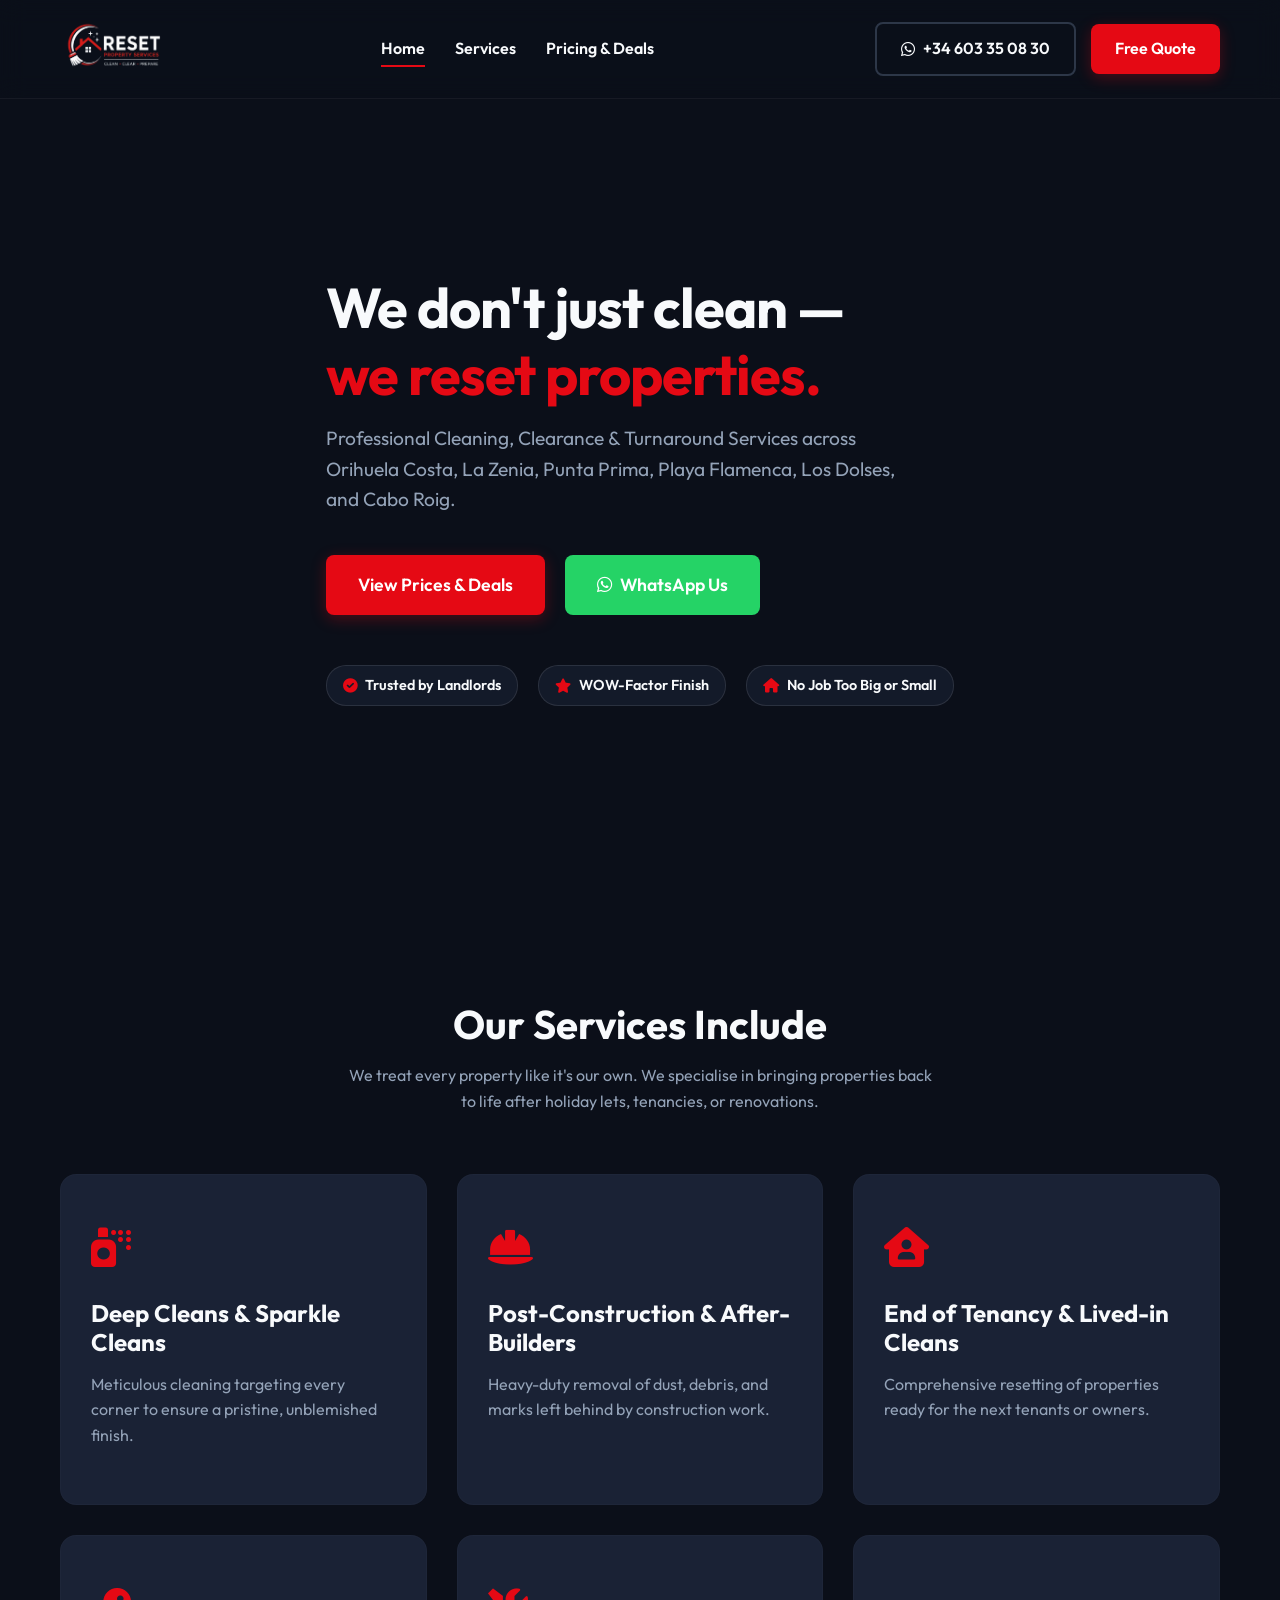
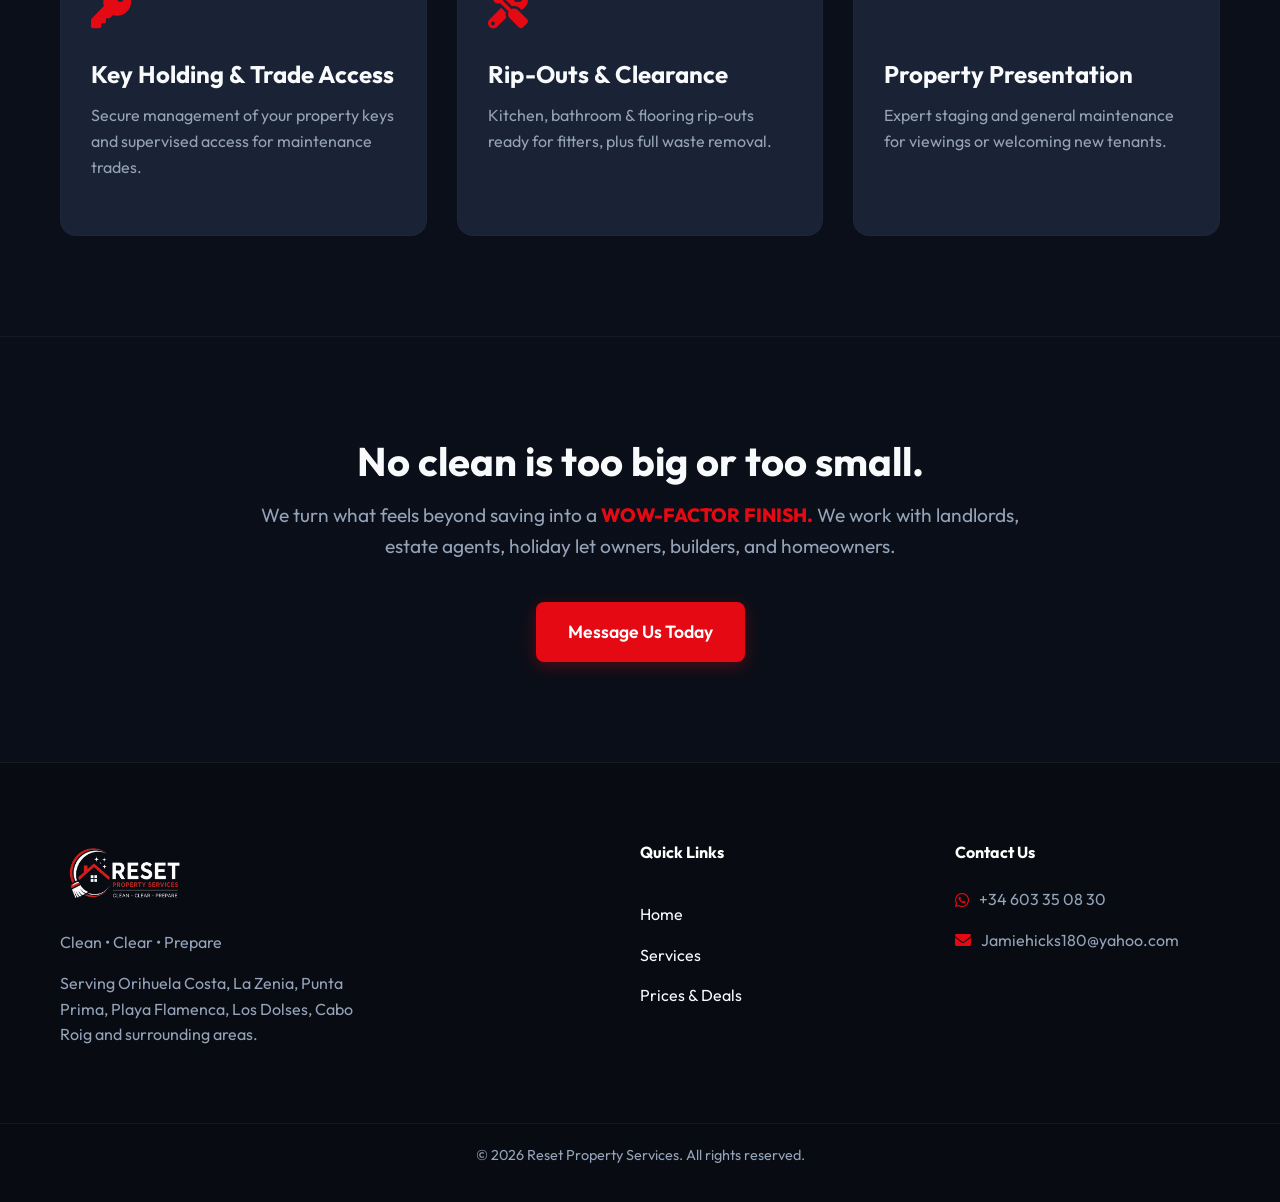
==== index.html @ 4a0aa691 "Initial commit: Reset Property Services website clone" ====
<!DOCTYPE html>
<html lang="en">
<head>
    <meta charset="UTF-8">
    <meta name="viewport" content="width=device-width, initial-scale=1.0">
    <title>Reset Property Services | Professional Cleaning & Turnaround</title>
    <meta name="description" content="Professional cleaning, clearance, and turnaround services in Orihuela Costa, La Zenia, Punta Prima, Playa Flamenca, Los Dolses, and Cabo Roig.">
    <link rel="stylesheet" href="style.css">
    <link href="https://fonts.googleapis.com/css2?family=Outfit:wght@300;400;600;700;800&display=swap" rel="stylesheet">
    <link rel="stylesheet" href="https://cdnjs.cloudflare.com/ajax/libs/font-awesome/6.0.0/css/all.min.css">
</head>
<body>

    <!-- Navigation -->
    <nav class="navbar">
        <div class="container nav-container">
            <a href="index.html" class="logo">
                <img src="logo.png" alt="Reset Property Services Logo" class="logo-img">
            </a>
            
            <div class="nav-links">
                <a href="index.html" class="active">Home</a>
                <a href="#services">Services</a>
                <a href="prices.html">Pricing & Deals</a>
            </div>
            
            <div class="nav-contact">
                <a href="https://wa.me/34603350830" class="btn btn-outline" target="_blank">
                    <i class="fab fa-whatsapp"></i> +34 603 35 08 30
                </a>
                <a href="#quote" class="btn btn-primary">Free Quote</a>
            </div>

            <!-- Mobile Menu Toggle -->
            <button class="mobile-toggle" id="mobileToggle">
                <i class="fas fa-bars"></i>
            </button>
        </div>
    </nav>

    <!-- Mobile Menu -->
    <div class="mobile-menu" id="mobileMenu">
        <button class="mobile-close" id="mobileClose"><i class="fas fa-times"></i></button>
        <div class="mobile-links">
            <a href="index.html" class="active">Home</a>
            <a href="#services">Services</a>
            <a href="prices.html">Pricing & Deals</a>
            <a href="https://wa.me/34603350830" class="mobile-contact"><i class="fab fa-whatsapp"></i> +34 603 35 08 30</a>
            <a href="#quote" class="btn btn-primary">Get a Free Quote</a>
        </div>
    </div>

    <!-- Hero Section -->
    <header class="hero">
        <div class="hero-bg" style="background-image: url('https://images.unsplash.com/photo-1581578731548-c64695cc6952?q=80&w=2070&auto=format&fit=crop');"></div>
        <div class="hero-overlay"></div>
        <div class="container hero-content">
            <h1 class="animate-up">We don't just clean — <br><span class="text-red">we reset properties.</span></h1>
            <p class="animate-up delay-1">Professional Cleaning, Clearance & Turnaround Services across Orihuela Costa, La Zenia, Punta Prima, Playa Flamenca, Los Dolses, and Cabo Roig.</p>
            <div class="hero-actions animate-up delay-2">
                <a href="prices.html" class="btn btn-primary btn-large">View Prices & Deals</a>
                <a href="https://wa.me/34603350830" class="btn btn-secondary btn-large" target="_blank"><i class="fab fa-whatsapp"></i> WhatsApp Us</a>
            </div>
            <div class="trust-badges animate-up delay-3">
                <div class="badge"><i class="fas fa-check-circle"></i> Trusted by Landlords</div>
                <div class="badge"><i class="fas fa-star"></i> WOW-Factor Finish</div>
                <div class="badge"><i class="fas fa-home"></i> No Job Too Big or Small</div>
            </div>
        </div>
    </header>

    <!-- Services Overview Section -->
    <section id="services" class="services-section">
        <div class="container">
            <div class="section-header text-center">
                <h2>Our Services Include</h2>
                <p>We treat every property like it's our own. We specialise in bringing properties back to life after holiday lets, tenancies, or renovations.</p>
            </div>

            <div class="services-grid">
                <div class="service-card">
                    <div class="service-icon"><i class="fas fa-spray-can"></i></div>
                    <h3>Deep Cleans & Sparkle Cleans</h3>
                    <p>Meticulous cleaning targeting every corner to ensure a pristine, unblemished finish.</p>
                </div>
                <div class="service-card">
                    <div class="service-icon"><i class="fas fa-hard-hat"></i></div>
                    <h3>Post-Construction & After-Builders</h3>
                    <p>Heavy-duty removal of dust, debris, and marks left behind by construction work.</p>
                </div>
                <div class="service-card">
                    <div class="service-icon"><i class="fas fa-house-user"></i></div>
                    <h3>End of Tenancy & Lived-in Cleans</h3>
                    <p>Comprehensive resetting of properties ready for the next tenants or owners.</p>
                </div>
                <div class="service-card">
                    <div class="service-icon"><i class="fas fa-key"></i></div>
                    <h3>Key Holding & Trade Access</h3>
                    <p>Secure management of your property keys and supervised access for maintenance trades.</p>
                </div>
                <div class="service-card">
                    <div class="service-icon"><i class="fas fa-tools"></i></div>
                    <h3>Rip-Outs & Clearance</h3>
                    <p>Kitchen, bathroom & flooring rip-outs ready for fitters, plus full waste removal.</p>
                </div>
                <div class="service-card">
                    <div class="service-icon"><i class="fas fa-sparkles"></i></div>
                    <h3>Property Presentation</h3>
                    <p>Expert staging and general maintenance for viewings or welcoming new tenants.</p>
                </div>
            </div>
        </div>
    </section>

    <!-- Why Choose Us / CTA Banner -->
    <section class="cta-banner">
        <div class="container cta-container">
            <div class="cta-text">
                <h2>No clean is too big or too small.</h2>
                <p>We turn what feels beyond saving into a <span class="text-red font-bold">WOW-FACTOR FINISH.</span> We work with landlords, estate agents, holiday let owners, builders, and homeowners.</p>
            </div>
            <div class="cta-buttons">
                <a href="#quote" class="btn btn-primary btn-large">Message Us Today</a>
            </div>
        </div>
    </section>

    <!-- Footer -->
    <footer class="footer">
        <div class="container footer-container">
            <div class="footer-brand">
                <img src="logo.png" alt="Reset Property Services" class="footer-logo">
                <p>Clean • Clear • Prepare</p>
                <p class="footer-desc">Serving Orihuela Costa, La Zenia, Punta Prima, Playa Flamenca, Los Dolses, Cabo Roig and surrounding areas.</p>
            </div>
            <div class="footer-links">
                <h4>Quick Links</h4>
                <a href="index.html">Home</a>
                <a href="#services">Services</a>
                <a href="prices.html">Prices & Deals</a>
            </div>
            <div class="footer-contact">
                <h4>Contact Us</h4>
                <p><i class="fab fa-whatsapp"></i> <a href="https://wa.me/34603350830">+34 603 35 08 30</a></p>
                <p><i class="fas fa-envelope"></i> <a href="mailto:Jamiehicks180@yahoo.com">Jamiehicks180@yahoo.com</a></p>
            </div>
        </div>
        <div class="footer-bottom text-center">
            <p>&copy; 2026 Reset Property Services. All rights reserved.</p>
        </div>
    </footer>

    <script src="app.js"></script>
</body>
</html>
---- style.css ----
/* Reset and Base Styles */
:root {
    --color-bg: #0B0F19; /* Deep dark blue/black */
    --color-card: #1A2235;
    --color-card-hover: #232D45;
    --color-primary: #E50914; /* Striking Red */
    --color-primary-hover: #C40610;
    --color-text: #F8FAFC;
    --color-text-muted: #94A3B8;
    --color-border: #2D3748;
    --font-main: 'Outfit', sans-serif;
    --transition: all 0.3s ease;
}

* {
    margin: 0;
    padding: 0;
    box-sizing: border-box;
}

body {
    font-family: var(--font-main);
    background-color: var(--color-bg);
    color: var(--color-text);
    line-height: 1.6;
    overflow-x: hidden;
}

a {
    text-decoration: none;
    color: inherit;
}

.container {
    max-width: 1200px;
    margin: 0 auto;
    padding: 0 20px;
}

.text-center { text-align: center; }
.text-red { color: var(--color-primary); }
.font-bold { font-weight: 800; }

/* Typography */
h1, h2, h3, h4 {
    font-weight: 700;
    line-height: 1.2;
    margin-bottom: 15px;
}

h1 { font-size: 3.5rem; letter-spacing: -1px; }
h2 { font-size: 2.5rem; }
h3 { font-size: 1.5rem; }

p { margin-bottom: 15px; color: var(--color-text-muted); }

/* Buttons */
.btn {
    display: inline-flex;
    align-items: center;
    justify-content: center;
    gap: 8px;
    padding: 12px 24px;
    border-radius: 8px;
    font-weight: 600;
    cursor: pointer;
    transition: var(--transition);
    border: none;
    font-size: 1rem;
}

.btn-primary {
    background-color: var(--color-primary);
    color: #fff;
    box-shadow: 0 4px 15px rgba(229, 9, 20, 0.3);
}

.btn-primary:hover {
    background-color: var(--color-primary-hover);
    transform: translateY(-2px);
    box-shadow: 0 6px 20px rgba(229, 9, 20, 0.4);
}

.btn-secondary {
    background-color: #25D366; /* WhatsApp Green */
    color: #fff;
}

.btn-secondary:hover {
    background-color: #1EBE5D;
    transform: translateY(-2px);
}

.btn-outline {
    background-color: transparent;
    border: 2px solid var(--color-border);
    color: var(--color-text);
}

.btn-outline:hover {
    border-color: var(--color-text);
}

.btn-large {
    padding: 16px 32px;
    font-size: 1.1rem;
}

.full-width {
    width: 100%;
}

/* Navbar */
.navbar {
    position: fixed;
    top: 0;
    left: 0;
    width: 100%;
    padding: 20px 0;
    background: rgba(11, 15, 25, 0.8);
    backdrop-filter: blur(12px);
    -webkit-backdrop-filter: blur(12px);
    z-index: 1000;
    border-bottom: 1px solid rgba(255,255,255,0.05);
    transition: var(--transition);
}

.navbar.scrolled {
    padding: 15px 0;
    background: rgba(11, 15, 25, 0.95);
    box-shadow: 0 4px 20px rgba(0,0,0,0.5);
}

.nav-container {
    display: flex;
    justify-content: space-between;
    align-items: center;
}

.logo-img {
    height: 50px;
    object-fit: contain;
}

.nav-links {
    display: flex;
    gap: 30px;
}

.nav-links a {
    font-weight: 600;
    font-size: 1rem;
    position: relative;
    padding: 5px 0;
}

.nav-links a::after {
    content: '';
    position: absolute;
    bottom: 0;
    left: 0;
    width: 0;
    height: 2px;
    background-color: var(--color-primary);
    transition: var(--transition);
}

.nav-links a:hover::after,
.nav-links a.active::after {
    width: 100%;
}

.nav-contact {
    display: flex;
    gap: 15px;
    align-items: center;
}

.mobile-toggle {
    display: none;
    background: none;
    border: none;
    color: var(--color-text);
    font-size: 1.5rem;
    cursor: pointer;
}

/* Mobile Menu */
.mobile-menu {
    position: fixed;
    top: 0;
    right: -100%;
    width: 300px;
    height: 100vh;
    background: var(--color-card);
    z-index: 2000;
    padding: 80px 30px;
    transition: var(--transition);
    box-shadow: -5px 0 20px rgba(0,0,0,0.5);
}

.mobile-menu.open {
    right: 0;
}

.mobile-close {
    position: absolute;
    top: 25px;
    right: 25px;
    background: none;
    border: none;
    color: var(--color-text);
    font-size: 1.5rem;
    cursor: pointer;
}

.mobile-links {
    display: flex;
    flex-direction: column;
    gap: 20px;
}

.mobile-links a {
    font-size: 1.2rem;
    font-weight: 600;
}

.mobile-contact {
    margin-top: 20px;
    padding-top: 20px;
    border-top: 1px solid var(--color-border);
    color: var(--color-primary);
}

/* Hero Section */
.hero {
    position: relative;
    min-height: 100vh;
    display: flex;
    align-items: center;
    padding-top: 80px;
}

.hero-bg {
    position: absolute;
    top: 0;
    left: 0;
    width: 100%;
    height: 100%;
    background-size: cover;
    background-position: center;
    z-index: -2;
}

.hero-overlay {
    position: absolute;
    top: 0;
    left: 0;
    width: 100%;
    height: 100%;
    background: linear-gradient(135deg, rgba(11, 15, 25, 0.95) 0%, rgba(11, 15, 25, 0.6) 100%);
    z-index: -1;
}

.hero-content {
    max-width: 800px;
}

.hero p {
    font-size: 1.2rem;
    margin-bottom: 40px;
    max-width: 600px;
}

.hero-actions {
    display: flex;
    gap: 20px;
    margin-bottom: 50px;
    flex-wrap: wrap;
}

.trust-badges {
    display: flex;
    gap: 20px;
    flex-wrap: wrap;
}

.badge {
    display: flex;
    align-items: center;
    gap: 8px;
    background: rgba(26, 34, 53, 0.6);
    padding: 8px 16px;
    border-radius: 20px;
    font-size: 0.9rem;
    font-weight: 600;
    border: 1px solid rgba(255,255,255,0.1);
}

.badge i {
    color: var(--color-primary);
}

/* Page Header (Internal Pages) */
.page-header {
    padding: 160px 0 80px;
    background: linear-gradient(to bottom, var(--color-card), var(--color-bg));
    text-align: center;
}

.page-header p {
    font-size: 1.2rem;
    max-width: 600px;
    margin: 0 auto;
}

/* Services Grid */
.services-section {
    padding: 100px 0;
}

.section-header {
    margin-bottom: 60px;
}

.section-header p {
    max-width: 600px;
    margin: 0 auto;
}

.services-grid {
    display: grid;
    grid-template-columns: repeat(auto-fit, minmax(300px, 1fr));
    gap: 30px;
}

.service-card {
    background: var(--color-card);
    padding: 40px 30px;
    border-radius: 16px;
    transition: var(--transition);
    border: 1px solid rgba(255,255,255,0.02);
    position: relative;
    overflow: hidden;
}

.service-card::before {
    content: '';
    position: absolute;
    top: 0;
    left: 0;
    width: 100%;
    height: 4px;
    background: var(--color-primary);
    transform: scaleX(0);
    transform-origin: left;
    transition: var(--transition);
}

.service-card:hover {
    transform: translateY(-10px);
    background: var(--color-card-hover);
    box-shadow: 0 20px 40px rgba(0,0,0,0.3);
}

.service-card:hover::before {
    transform: scaleX(1);
}

.service-icon {
    font-size: 2.5rem;
    color: var(--color-primary);
    margin-bottom: 20px;
}

/* Pricing Grid */
.pricing-section {
    padding: 60px 0 100px;
}

.deals-banner {
    background: linear-gradient(135deg, var(--color-primary), #A0040C);
    border-radius: 16px;
    padding: 30px;
    display: flex;
    align-items: center;
    gap: 20px;
    margin-bottom: 50px;
    box-shadow: 0 10px 30px rgba(229, 9, 20, 0.2);
}

.deal-icon {
    font-size: 3rem;
    background: rgba(255,255,255,0.2);
    width: 80px;
    height: 80px;
    display: flex;
    align-items: center;
    justify-content: center;
    border-radius: 50%;
}

.deal-content h3 {
    margin-bottom: 5px;
}

.deal-content p {
    color: #fff;
    margin-bottom: 0;
}

.pricing-grid {
    display: grid;
    grid-template-columns: repeat(auto-fit, minmax(320px, 1fr));
    gap: 30px;
}

.price-card {
    background: var(--color-card);
    border-radius: 16px;
    padding: 40px 30px;
    border: 1px solid rgba(255,255,255,0.05);
    position: relative;
    display: flex;
    flex-direction: column;
}

.price-card.popular {
    border-color: var(--color-primary);
    transform: scale(1.05);
    box-shadow: 0 20px 40px rgba(0,0,0,0.4);
    z-index: 1;
}

.popular-badge {
    position: absolute;
    top: -15px;
    left: 50%;
    transform: translateX(-50%);
    background: var(--color-primary);
    padding: 5px 15px;
    border-radius: 20px;
    font-size: 0.8rem;
    font-weight: 700;
    text-transform: uppercase;
    letter-spacing: 1px;
}

.card-header {
    margin-bottom: 30px;
    text-align: center;
}

.card-header h3 {
    margin-bottom: 5px;
}

.price-amount {
    text-align: center;
    margin-bottom: 30px;
}

.price-amount .from {
    font-size: 1rem;
    color: var(--color-text-muted);
    margin-right: 5px;
}

.price-amount .currency {
    font-size: 1.5rem;
    font-weight: 600;
    vertical-align: top;
}

.price-amount .amount {
    font-size: 4rem;
    font-weight: 800;
    line-height: 1;
    color: var(--color-primary);
}

.price-amount .period {
    color: var(--color-text-muted);
}

.price-features {
    list-style: none;
    margin-bottom: 40px;
    flex-grow: 1;
}

.price-features li {
    padding: 10px 0;
    border-bottom: 1px solid rgba(255,255,255,0.05);
    display: flex;
    gap: 10px;
    align-items: flex-start;
}

.price-features li:last-child {
    border-bottom: none;
}

.price-features i {
    color: var(--color-primary);
    margin-top: 5px;
}

/* Extras Section */
.extras-section {
    margin-top: 100px;
}

.extras-grid {
    display: grid;
    grid-template-columns: repeat(auto-fit, minmax(300px, 1fr));
    gap: 30px;
}

.extra-card {
    background: var(--color-card);
    border-radius: 16px;
    overflow: hidden;
    display: flex;
    flex-direction: column;
}

.extra-card img {
    width: 100%;
    height: 200px;
    object-fit: cover;
}

.icon-placeholder {
    width: 100%;
    height: 200px;
    background: #111827;
    display: flex;
    align-items: center;
    justify-content: center;
    font-size: 4rem;
    color: var(--color-border);
}

.extra-info {
    padding: 30px;
    flex-grow: 1;
    display: flex;
    flex-direction: column;
}

.extra-price {
    margin-top: auto;
    padding-top: 20px;
    border-top: 1px solid rgba(255,255,255,0.05);
    display: flex;
    flex-direction: column;
    gap: 5px;
}

.extra-price span {
    color: var(--color-primary);
}

/* CTA Banner */
.cta-banner {
    background: linear-gradient(rgba(11, 15, 25, 0.9), rgba(11, 15, 25, 0.9)), url('https://images.unsplash.com/photo-1556910103-1c02745a8728?q=80&w=2070&auto=format&fit=crop') center/cover fixed;
    padding: 100px 0;
    text-align: center;
    border-top: 1px solid rgba(255,255,255,0.05);
    border-bottom: 1px solid rgba(255,255,255,0.05);
}

.cta-container {
    max-width: 800px;
}

.cta-text p {
    font-size: 1.2rem;
    margin-bottom: 40px;
}

/* Footer */
.footer {
    background: #080B12;
    padding: 80px 0 20px;
}

.footer-container {
    display: grid;
    grid-template-columns: 2fr 1fr 1fr;
    gap: 50px;
    margin-bottom: 60px;
}

.footer-logo {
    height: 60px;
    margin-bottom: 20px;
}

.footer-desc {
    max-width: 300px;
}

.footer h4 {
    margin-bottom: 25px;
    color: #fff;
}

.footer-links {
    display: flex;
    flex-direction: column;
    gap: 15px;
}

.footer-links a:hover {
    color: var(--color-primary);
}

.footer-contact p {
    display: flex;
    align-items: center;
    gap: 10px;
    margin-bottom: 15px;
}

.footer-contact i {
    color: var(--color-primary);
}

.footer-bottom {
    padding-top: 20px;
    border-top: 1px solid rgba(255,255,255,0.05);
    font-size: 0.9rem;
    color: var(--color-text-muted);
}

/* Animations */
.animate-up {
    opacity: 0;
    transform: translateY(30px);
    animation: fadeUp 0.8s forwards;
}

.delay-1 { animation-delay: 0.2s; }
.delay-2 { animation-delay: 0.4s; }
.delay-3 { animation-delay: 0.6s; }

@keyframes fadeUp {
    to {
        opacity: 1;
        transform: translateY(0);
    }
}

/* Responsive */
@media (max-width: 992px) {
    .nav-links, .nav-contact {
        display: none;
    }
    
    .mobile-toggle {
        display: block;
    }

    h1 { font-size: 2.8rem; }

    .price-card.popular {
        transform: scale(1);
    }
    
    .footer-container {
        grid-template-columns: 1fr;
        gap: 40px;
    }
}

@media (max-width: 768px) {
    h1 { font-size: 2.2rem; }
    h2 { font-size: 2rem; }
    
    .hero-actions {
        flex-direction: column;
        gap: 15px;
    }
    
    .btn-large {
        width: 100%;
    }
    
    .deals-banner {
        flex-direction: column;
        text-align: center;
    }
}
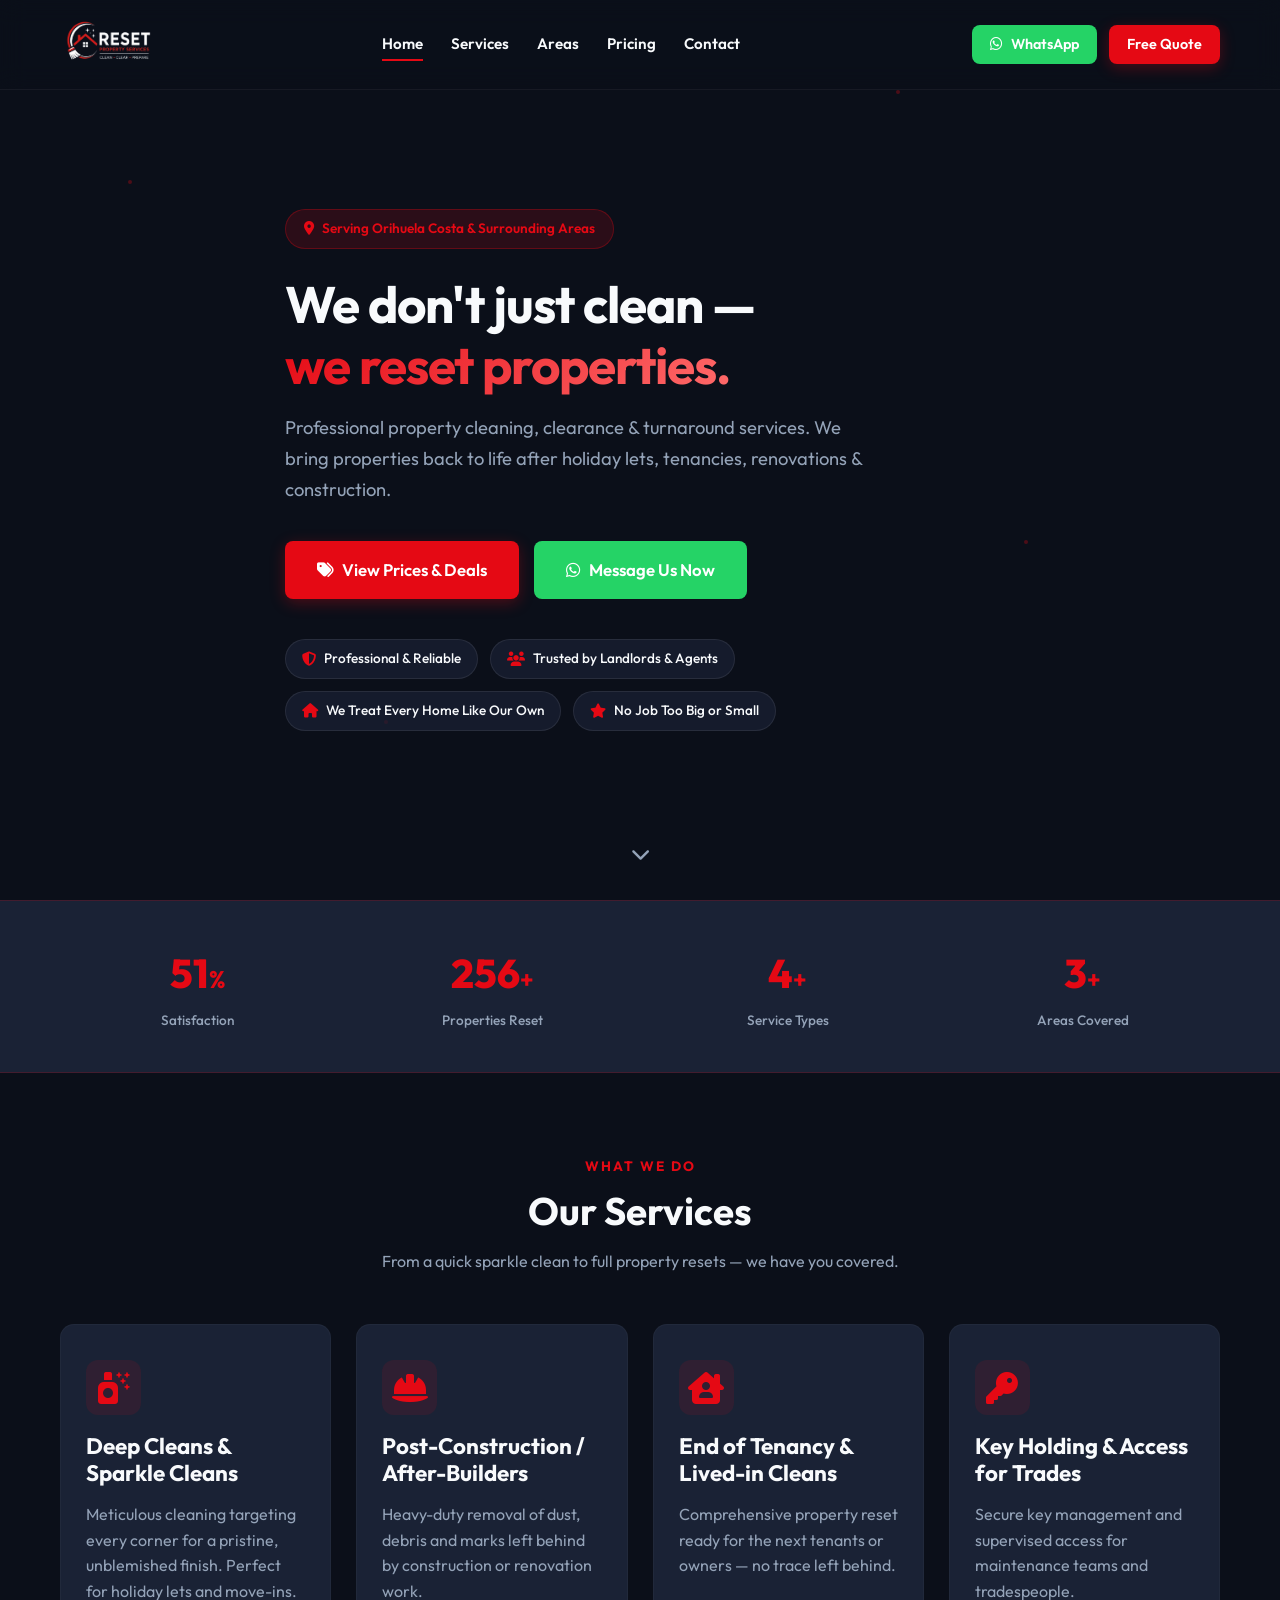
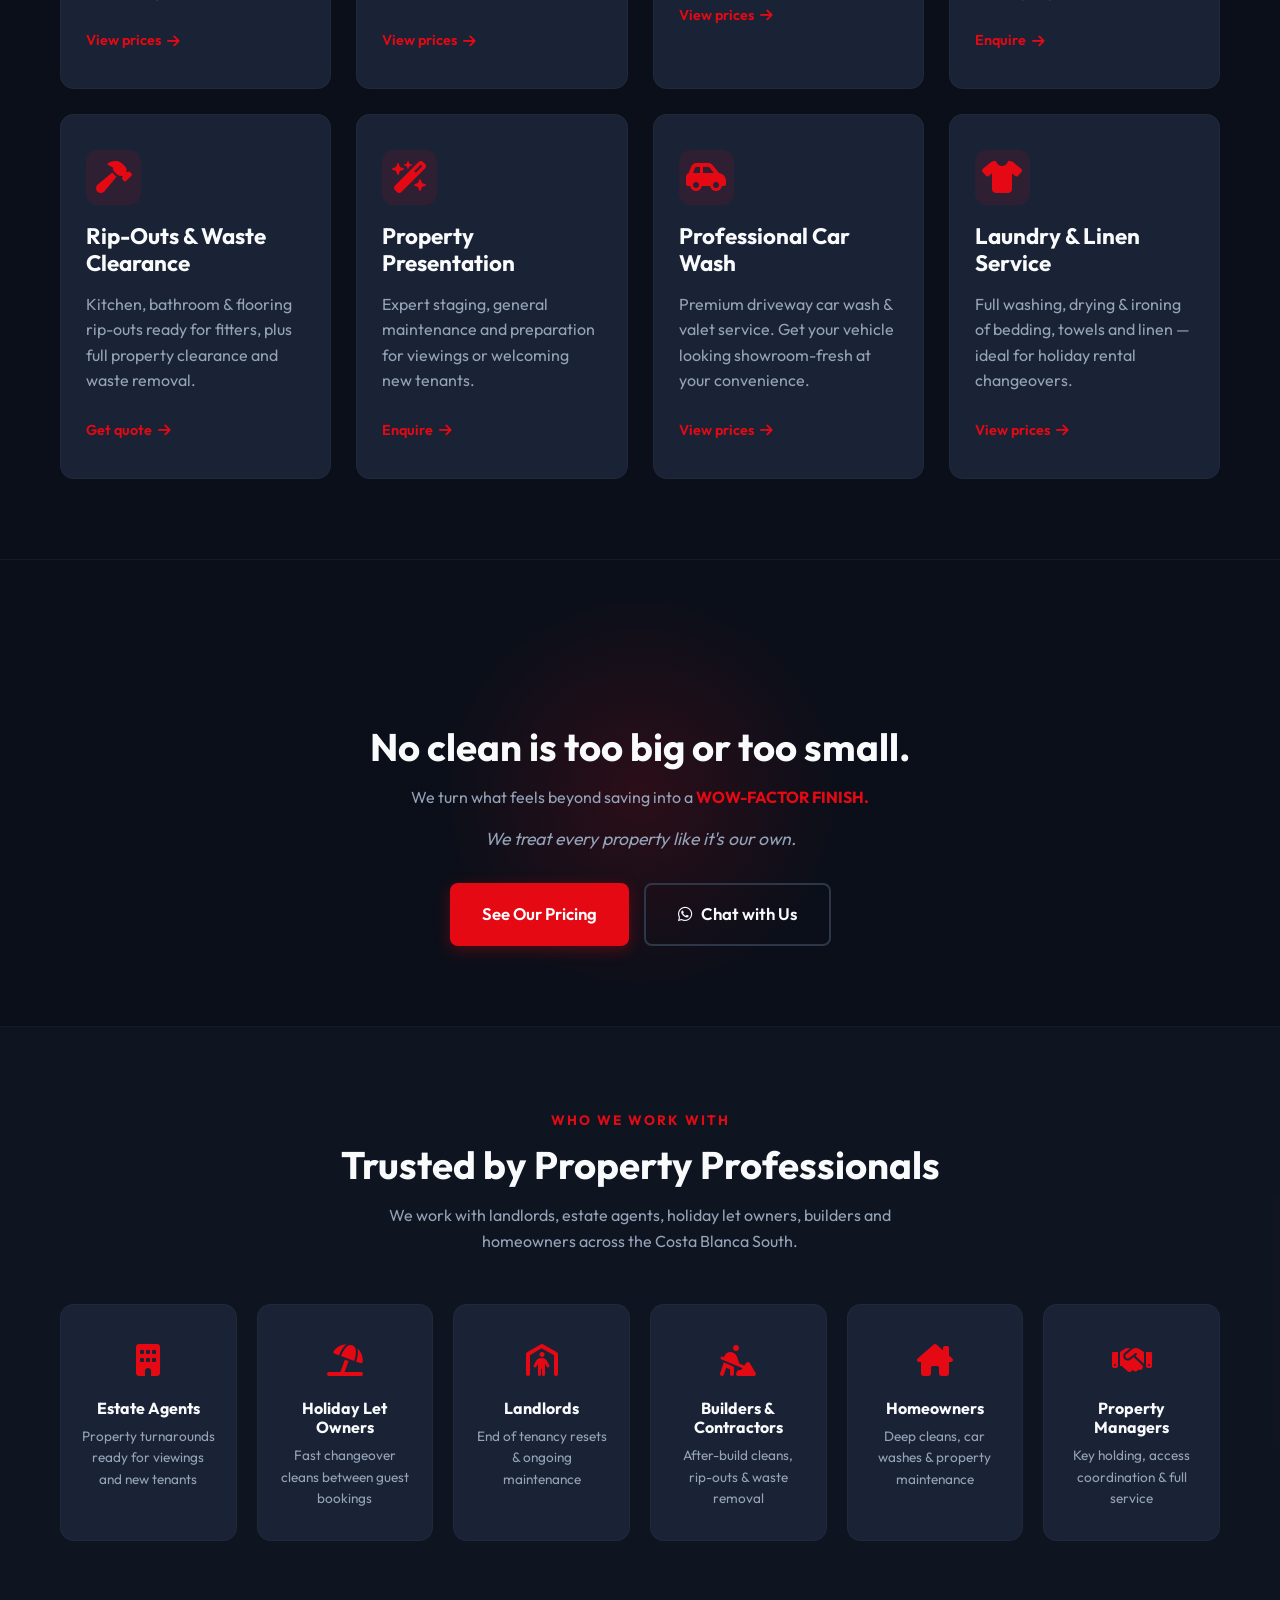
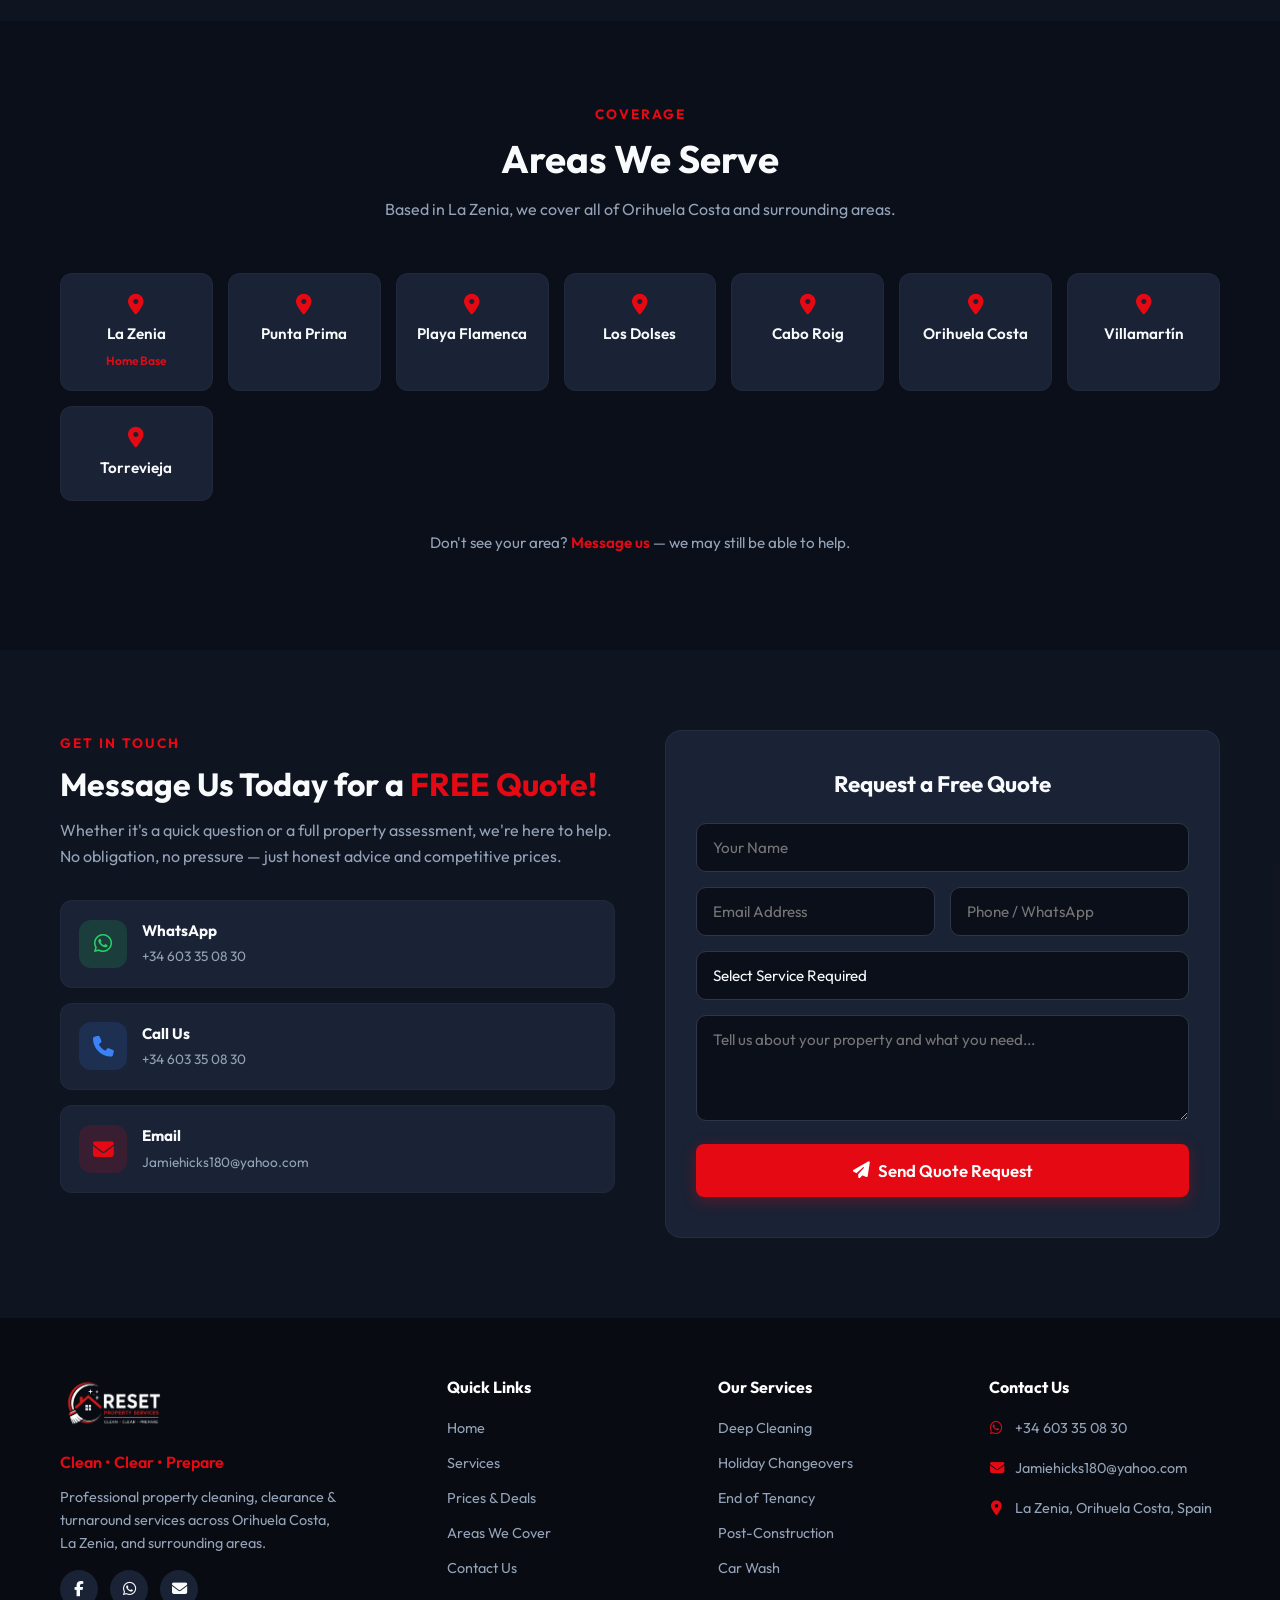
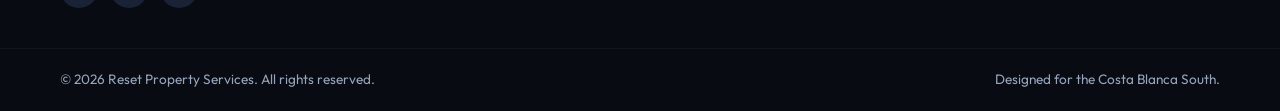
==== commit 8af8351b: "Complete premium redesign: Added stats bar, areas coverage, contact form, and mobile responsiveness " ====
--- a/index.html
+++ b/index.html
@@ -3,16 +3,16 @@
 <head>
     <meta charset="UTF-8">
     <meta name="viewport" content="width=device-width, initial-scale=1.0">
-    <title>Reset Property Services | Professional Cleaning & Turnaround</title>
-    <meta name="description" content="Professional cleaning, clearance, and turnaround services in Orihuela Costa, La Zenia, Punta Prima, Playa Flamenca, Los Dolses, and Cabo Roig.">
+    <title>Reset Property Services | Professional Cleaning & Property Turnaround — Orihuela Costa</title>
+    <meta name="description" content="Professional property cleaning, clearance &amp; turnaround services in La Zenia, Punta Prima, Playa Flamenca, Los Dolses, Cabo Roig and all Orihuela Costa. We reset properties to WOW-factor finish.">
     <link rel="stylesheet" href="style.css">
-    <link href="https://fonts.googleapis.com/css2?family=Outfit:wght@300;400;600;700;800&display=swap" rel="stylesheet">
-    <link rel="stylesheet" href="https://cdnjs.cloudflare.com/ajax/libs/font-awesome/6.0.0/css/all.min.css">
+    <link href="https://fonts.googleapis.com/css2?family=Outfit:wght@300;400;500;600;700;800;900&display=swap" rel="stylesheet">
+    <link rel="stylesheet" href="https://cdnjs.cloudflare.com/ajax/libs/font-awesome/6.5.0/css/all.min.css">
 </head>
 <body>
 
     <!-- Navigation -->
-    <nav class="navbar">
+    <nav class="navbar" id="navbar">
         <div class="container nav-container">
             <a href="index.html" class="logo">
                 <img src="logo.png" alt="Reset Property Services Logo" class="logo-img">
@@ -21,106 +21,366 @@
             <div class="nav-links">
                 <a href="index.html" class="active">Home</a>
                 <a href="#services">Services</a>
-                <a href="prices.html">Pricing & Deals</a>
+                <a href="#areas">Areas</a>
+                <a href="prices.html">Pricing</a>
+                <a href="#contact">Contact</a>
             </div>
             
             <div class="nav-contact">
-                <a href="https://wa.me/34603350830" class="btn btn-outline" target="_blank">
-                    <i class="fab fa-whatsapp"></i> +34 603 35 08 30
+                <a href="https://wa.me/34603350830" class="btn btn-whatsapp btn-sm" target="_blank">
+                    <i class="fab fa-whatsapp"></i> WhatsApp
                 </a>
-                <a href="#quote" class="btn btn-primary">Free Quote</a>
-            </div>
-
-            <!-- Mobile Menu Toggle -->
-            <button class="mobile-toggle" id="mobileToggle">
-                <i class="fas fa-bars"></i>
+                <a href="#contact" class="btn btn-primary btn-sm">Free Quote</a>
+            </div>
+
+            <button class="mobile-toggle" id="mobileToggle" aria-label="Open menu">
+                <span></span><span></span><span></span>
             </button>
         </div>
     </nav>
 
     <!-- Mobile Menu -->
     <div class="mobile-menu" id="mobileMenu">
-        <button class="mobile-close" id="mobileClose"><i class="fas fa-times"></i></button>
+        <button class="mobile-close" id="mobileClose" aria-label="Close menu"><i class="fas fa-times"></i></button>
+        <div class="mobile-brand">
+            <img src="logo.png" alt="Reset Property Services" class="mobile-logo">
+        </div>
         <div class="mobile-links">
             <a href="index.html" class="active">Home</a>
             <a href="#services">Services</a>
+            <a href="#areas">Areas We Cover</a>
             <a href="prices.html">Pricing & Deals</a>
-            <a href="https://wa.me/34603350830" class="mobile-contact"><i class="fab fa-whatsapp"></i> +34 603 35 08 30</a>
-            <a href="#quote" class="btn btn-primary">Get a Free Quote</a>
+            <a href="#contact">Contact</a>
+        </div>
+        <div class="mobile-bottom">
+            <a href="https://wa.me/34603350830" class="btn btn-whatsapp full-width" target="_blank"><i class="fab fa-whatsapp"></i> +34 603 35 08 30</a>
+            <a href="mailto:Jamiehicks180@yahoo.com" class="btn btn-outline full-width"><i class="fas fa-envelope"></i> Email Us</a>
         </div>
     </div>
+    <div class="mobile-overlay" id="mobileOverlay"></div>
 
     <!-- Hero Section -->
     <header class="hero">
-        <div class="hero-bg" style="background-image: url('https://images.unsplash.com/photo-1581578731548-c64695cc6952?q=80&w=2070&auto=format&fit=crop');"></div>
+        <div class="hero-bg"></div>
         <div class="hero-overlay"></div>
+        
+        <!-- Floating particles -->
+        <div class="particles">
+            <div class="particle"></div>
+            <div class="particle"></div>
+            <div class="particle"></div>
+            <div class="particle"></div>
+            <div class="particle"></div>
+        </div>
+
         <div class="container hero-content">
-            <h1 class="animate-up">We don't just clean — <br><span class="text-red">we reset properties.</span></h1>
-            <p class="animate-up delay-1">Professional Cleaning, Clearance & Turnaround Services across Orihuela Costa, La Zenia, Punta Prima, Playa Flamenca, Los Dolses, and Cabo Roig.</p>
-            <div class="hero-actions animate-up delay-2">
-                <a href="prices.html" class="btn btn-primary btn-large">View Prices & Deals</a>
-                <a href="https://wa.me/34603350830" class="btn btn-secondary btn-large" target="_blank"><i class="fab fa-whatsapp"></i> WhatsApp Us</a>
-            </div>
-            <div class="trust-badges animate-up delay-3">
-                <div class="badge"><i class="fas fa-check-circle"></i> Trusted by Landlords</div>
-                <div class="badge"><i class="fas fa-star"></i> WOW-Factor Finish</div>
-                <div class="badge"><i class="fas fa-home"></i> No Job Too Big or Small</div>
-            </div>
+            <div class="hero-badge animate-up">
+                <i class="fas fa-map-marker-alt"></i> Serving Orihuela Costa & Surrounding Areas
+            </div>
+            <h1 class="animate-up delay-1">We don't just clean —<br><span class="text-gradient">we reset properties.</span></h1>
+            <p class="hero-sub animate-up delay-2">Professional property cleaning, clearance & turnaround services. We bring properties back to life after holiday lets, tenancies, renovations & construction.</p>
+            <div class="hero-actions animate-up delay-3">
+                <a href="prices.html" class="btn btn-primary btn-large"><i class="fas fa-tags"></i> View Prices & Deals</a>
+                <a href="https://wa.me/34603350830" class="btn btn-whatsapp btn-large" target="_blank"><i class="fab fa-whatsapp"></i> Message Us Now</a>
+            </div>
+            <div class="trust-row animate-up delay-4">
+                <div class="trust-item">
+                    <i class="fas fa-shield-alt"></i>
+                    <span>Professional & Reliable</span>
+                </div>
+                <div class="trust-item">
+                    <i class="fas fa-users"></i>
+                    <span>Trusted by Landlords & Agents</span>
+                </div>
+                <div class="trust-item">
+                    <i class="fas fa-home"></i>
+                    <span>We Treat Every Home Like Our Own</span>
+                </div>
+                <div class="trust-item">
+                    <i class="fas fa-star"></i>
+                    <span>No Job Too Big or Small</span>
+                </div>
+            </div>
+        </div>
+
+        <div class="hero-scroll">
+            <a href="#services"><i class="fas fa-chevron-down"></i></a>
         </div>
     </header>
 
-    <!-- Services Overview Section -->
+    <!-- Stats Counter -->
+    <section class="stats-bar">
+        <div class="container stats-container">
+            <div class="stat-item">
+                <span class="stat-number" data-target="100">0</span><span class="stat-suffix">%</span>
+                <span class="stat-label">Satisfaction</span>
+            </div>
+            <div class="stat-item">
+                <span class="stat-number" data-target="500">0</span><span class="stat-suffix">+</span>
+                <span class="stat-label">Properties Reset</span>
+            </div>
+            <div class="stat-item">
+                <span class="stat-number" data-target="8">0</span><span class="stat-suffix">+</span>
+                <span class="stat-label">Service Types</span>
+            </div>
+            <div class="stat-item">
+                <span class="stat-number" data-target="6">0</span><span class="stat-suffix">+</span>
+                <span class="stat-label">Areas Covered</span>
+            </div>
+        </div>
+    </section>
+
+    <!-- Services Section -->
     <section id="services" class="services-section">
         <div class="container">
             <div class="section-header text-center">
-                <h2>Our Services Include</h2>
-                <p>We treat every property like it's our own. We specialise in bringing properties back to life after holiday lets, tenancies, or renovations.</p>
+                <span class="section-tag">What We Do</span>
+                <h2>Our Services</h2>
+                <p>From a quick sparkle clean to full property resets — we have you covered.</p>
             </div>
 
             <div class="services-grid">
-                <div class="service-card">
-                    <div class="service-icon"><i class="fas fa-spray-can"></i></div>
+                <div class="service-card reveal">
+                    <div class="service-icon-wrap">
+                        <i class="fas fa-spray-can-sparkles"></i>
+                    </div>
                     <h3>Deep Cleans & Sparkle Cleans</h3>
-                    <p>Meticulous cleaning targeting every corner to ensure a pristine, unblemished finish.</p>
-                </div>
-                <div class="service-card">
-                    <div class="service-icon"><i class="fas fa-hard-hat"></i></div>
-                    <h3>Post-Construction & After-Builders</h3>
-                    <p>Heavy-duty removal of dust, debris, and marks left behind by construction work.</p>
-                </div>
-                <div class="service-card">
-                    <div class="service-icon"><i class="fas fa-house-user"></i></div>
+                    <p>Meticulous cleaning targeting every corner for a pristine, unblemished finish. Perfect for holiday lets and move-ins.</p>
+                    <a href="prices.html" class="card-link">View prices <i class="fas fa-arrow-right"></i></a>
+                </div>
+                <div class="service-card reveal">
+                    <div class="service-icon-wrap">
+                        <i class="fas fa-helmet-safety"></i>
+                    </div>
+                    <h3>Post-Construction / After-Builders</h3>
+                    <p>Heavy-duty removal of dust, debris and marks left behind by construction or renovation work.</p>
+                    <a href="prices.html" class="card-link">View prices <i class="fas fa-arrow-right"></i></a>
+                </div>
+                <div class="service-card reveal">
+                    <div class="service-icon-wrap">
+                        <i class="fas fa-house-chimney-user"></i>
+                    </div>
                     <h3>End of Tenancy & Lived-in Cleans</h3>
-                    <p>Comprehensive resetting of properties ready for the next tenants or owners.</p>
-                </div>
-                <div class="service-card">
-                    <div class="service-icon"><i class="fas fa-key"></i></div>
-                    <h3>Key Holding & Trade Access</h3>
-                    <p>Secure management of your property keys and supervised access for maintenance trades.</p>
-                </div>
-                <div class="service-card">
-                    <div class="service-icon"><i class="fas fa-tools"></i></div>
-                    <h3>Rip-Outs & Clearance</h3>
-                    <p>Kitchen, bathroom & flooring rip-outs ready for fitters, plus full waste removal.</p>
-                </div>
-                <div class="service-card">
-                    <div class="service-icon"><i class="fas fa-sparkles"></i></div>
+                    <p>Comprehensive property reset ready for the next tenants or owners — no trace left behind.</p>
+                    <a href="prices.html" class="card-link">View prices <i class="fas fa-arrow-right"></i></a>
+                </div>
+                <div class="service-card reveal">
+                    <div class="service-icon-wrap">
+                        <i class="fas fa-key"></i>
+                    </div>
+                    <h3>Key Holding & Access for Trades</h3>
+                    <p>Secure key management and supervised access for maintenance teams and tradespeople.</p>
+                    <a href="#contact" class="card-link">Enquire <i class="fas fa-arrow-right"></i></a>
+                </div>
+                <div class="service-card reveal">
+                    <div class="service-icon-wrap">
+                        <i class="fas fa-hammer"></i>
+                    </div>
+                    <h3>Rip-Outs & Waste Clearance</h3>
+                    <p>Kitchen, bathroom & flooring rip-outs ready for fitters, plus full property clearance and waste removal.</p>
+                    <a href="#contact" class="card-link">Get quote <i class="fas fa-arrow-right"></i></a>
+                </div>
+                <div class="service-card reveal">
+                    <div class="service-icon-wrap">
+                        <i class="fas fa-wand-magic-sparkles"></i>
+                    </div>
                     <h3>Property Presentation</h3>
-                    <p>Expert staging and general maintenance for viewings or welcoming new tenants.</p>
-                </div>
-            </div>
-        </div>
-    </section>
-
-    <!-- Why Choose Us / CTA Banner -->
+                    <p>Expert staging, general maintenance and preparation for viewings or welcoming new tenants.</p>
+                    <a href="#contact" class="card-link">Enquire <i class="fas fa-arrow-right"></i></a>
+                </div>
+                <div class="service-card reveal">
+                    <div class="service-icon-wrap">
+                        <i class="fas fa-car-side"></i>
+                    </div>
+                    <h3>Professional Car Wash</h3>
+                    <p>Premium driveway car wash & valet service. Get your vehicle looking showroom-fresh at your convenience.</p>
+                    <a href="prices.html" class="card-link">View prices <i class="fas fa-arrow-right"></i></a>
+                </div>
+                <div class="service-card reveal">
+                    <div class="service-icon-wrap">
+                        <i class="fas fa-shirt"></i>
+                    </div>
+                    <h3>Laundry & Linen Service</h3>
+                    <p>Full washing, drying & ironing of bedding, towels and linen — ideal for holiday rental changeovers.</p>
+                    <a href="prices.html" class="card-link">View prices <i class="fas fa-arrow-right"></i></a>
+                </div>
+            </div>
+        </div>
+    </section>
+
+    <!-- CTA Banner -->
     <section class="cta-banner">
+        <div class="cta-glow"></div>
         <div class="container cta-container">
-            <div class="cta-text">
-                <h2>No clean is too big or too small.</h2>
-                <p>We turn what feels beyond saving into a <span class="text-red font-bold">WOW-FACTOR FINISH.</span> We work with landlords, estate agents, holiday let owners, builders, and homeowners.</p>
-            </div>
-            <div class="cta-buttons">
-                <a href="#quote" class="btn btn-primary btn-large">Message Us Today</a>
+            <div class="cta-icon"><i class="fas fa-sparkles"></i></div>
+            <h2>No clean is too big or too small.</h2>
+            <p>We turn what feels beyond saving into a <strong class="text-red">WOW-FACTOR FINISH.</strong></p>
+            <p class="cta-sub">We treat every property like it's our own.</p>
+            <div class="cta-actions">
+                <a href="prices.html" class="btn btn-primary btn-large">See Our Pricing</a>
+                <a href="https://wa.me/34603350830" class="btn btn-outline btn-large" target="_blank"><i class="fab fa-whatsapp"></i> Chat with Us</a>
+            </div>
+        </div>
+    </section>
+
+    <!-- Who We Work With -->
+    <section class="clients-section">
+        <div class="container">
+            <div class="section-header text-center">
+                <span class="section-tag">Who We Work With</span>
+                <h2>Trusted by Property Professionals</h2>
+                <p>We work with landlords, estate agents, holiday let owners, builders and homeowners across the Costa Blanca South.</p>
+            </div>
+            <div class="clients-grid">
+                <div class="client-card reveal">
+                    <div class="client-icon"><i class="fas fa-building"></i></div>
+                    <h4>Estate Agents</h4>
+                    <p>Property turnarounds ready for viewings and new tenants</p>
+                </div>
+                <div class="client-card reveal">
+                    <div class="client-icon"><i class="fas fa-umbrella-beach"></i></div>
+                    <h4>Holiday Let Owners</h4>
+                    <p>Fast changeover cleans between guest bookings</p>
+                </div>
+                <div class="client-card reveal">
+                    <div class="client-icon"><i class="fas fa-person-shelter"></i></div>
+                    <h4>Landlords</h4>
+                    <p>End of tenancy resets & ongoing maintenance</p>
+                </div>
+                <div class="client-card reveal">
+                    <div class="client-icon"><i class="fas fa-person-digging"></i></div>
+                    <h4>Builders & Contractors</h4>
+                    <p>After-build cleans, rip-outs & waste removal</p>
+                </div>
+                <div class="client-card reveal">
+                    <div class="client-icon"><i class="fas fa-house-chimney"></i></div>
+                    <h4>Homeowners</h4>
+                    <p>Deep cleans, car washes & property maintenance</p>
+                </div>
+                <div class="client-card reveal">
+                    <div class="client-icon"><i class="fas fa-handshake"></i></div>
+                    <h4>Property Managers</h4>
+                    <p>Key holding, access coordination & full service</p>
+                </div>
+            </div>
+        </div>
+    </section>
+
+    <!-- Areas We Cover -->
+    <section id="areas" class="areas-section">
+        <div class="container">
+            <div class="section-header text-center">
+                <span class="section-tag">Coverage</span>
+                <h2>Areas We Serve</h2>
+                <p>Based in La Zenia, we cover all of Orihuela Costa and surrounding areas.</p>
+            </div>
+            <div class="areas-grid">
+                <div class="area-card reveal">
+                    <i class="fas fa-location-dot"></i>
+                    <span>La Zenia</span>
+                    <small>Home Base</small>
+                </div>
+                <div class="area-card reveal">
+                    <i class="fas fa-location-dot"></i>
+                    <span>Punta Prima</span>
+                </div>
+                <div class="area-card reveal">
+                    <i class="fas fa-location-dot"></i>
+                    <span>Playa Flamenca</span>
+                </div>
+                <div class="area-card reveal">
+                    <i class="fas fa-location-dot"></i>
+                    <span>Los Dolses</span>
+                </div>
+                <div class="area-card reveal">
+                    <i class="fas fa-location-dot"></i>
+                    <span>Cabo Roig</span>
+                </div>
+                <div class="area-card reveal">
+                    <i class="fas fa-location-dot"></i>
+                    <span>Orihuela Costa</span>
+                </div>
+                <div class="area-card reveal">
+                    <i class="fas fa-location-dot"></i>
+                    <span>Villamartín</span>
+                </div>
+                <div class="area-card reveal">
+                    <i class="fas fa-location-dot"></i>
+                    <span>Torrevieja</span>
+                </div>
+            </div>
+            <p class="text-center area-note">Don't see your area? <a href="https://wa.me/34603350830" class="text-red">Message us</a> — we may still be able to help.</p>
+        </div>
+    </section>
+
+    <!-- Contact / Quote Form Section -->
+    <section id="contact" class="contact-section">
+        <div class="container contact-container">
+            <div class="contact-info">
+                <span class="section-tag">Get In Touch</span>
+                <h2>Message Us Today for a <span class="text-red">FREE Quote!</span></h2>
+                <p>Whether it's a quick question or a full property assessment, we're here to help. No obligation, no pressure — just honest advice and competitive prices.</p>
+                
+                <div class="contact-methods">
+                    <a href="https://wa.me/34603350830" class="contact-method" target="_blank">
+                        <div class="method-icon whatsapp"><i class="fab fa-whatsapp"></i></div>
+                        <div>
+                            <strong>WhatsApp</strong>
+                            <span>+34 603 35 08 30</span>
+                        </div>
+                    </a>
+                    <a href="tel:+34603350830" class="contact-method">
+                        <div class="method-icon phone"><i class="fas fa-phone"></i></div>
+                        <div>
+                            <strong>Call Us</strong>
+                            <span>+34 603 35 08 30</span>
+                        </div>
+                    </a>
+                    <a href="mailto:Jamiehicks180@yahoo.com" class="contact-method">
+                        <div class="method-icon email"><i class="fas fa-envelope"></i></div>
+                        <div>
+                            <strong>Email</strong>
+                            <span>Jamiehicks180@yahoo.com</span>
+                        </div>
+                    </a>
+                </div>
+            </div>
+            <div class="contact-form-wrap">
+                <form class="contact-form" id="contactForm">
+                    <h3>Request a Free Quote</h3>
+                    <div class="form-group">
+                        <input type="text" id="formName" placeholder="Your Name" required>
+                    </div>
+                    <div class="form-row">
+                        <div class="form-group">
+                            <input type="email" id="formEmail" placeholder="Email Address" required>
+                        </div>
+                        <div class="form-group">
+                            <input type="tel" id="formPhone" placeholder="Phone / WhatsApp">
+                        </div>
+                    </div>
+                    <div class="form-group">
+                        <select id="formService" required>
+                            <option value="" disabled selected>Select Service Required</option>
+                            <option value="deep-clean">Deep / Sparkle Clean</option>
+                            <option value="holiday-changeover">Holiday Let Changeover</option>
+                            <option value="end-tenancy">End of Tenancy Clean</option>
+                            <option value="post-construction">Post-Construction Clean</option>
+                            <option value="rip-out">Rip-Out / Clearance</option>
+                            <option value="key-holding">Key Holding</option>
+                            <option value="property-presentation">Property Presentation</option>
+                            <option value="car-wash">Car Wash / Valet</option>
+                            <option value="laundry">Laundry & Linen</option>
+                            <option value="other">Other / Multiple Services</option>
+                        </select>
+                    </div>
+                    <div class="form-group">
+                        <textarea id="formMessage" placeholder="Tell us about your property and what you need..." rows="4"></textarea>
+                    </div>
+                    <button type="submit" class="btn btn-primary full-width btn-large">
+                        <i class="fas fa-paper-plane"></i> Send Quote Request
+                    </button>
+                </form>
             </div>
         </div>
     </section>
@@ -130,23 +390,51 @@
         <div class="container footer-container">
             <div class="footer-brand">
                 <img src="logo.png" alt="Reset Property Services" class="footer-logo">
-                <p>Clean • Clear • Prepare</p>
-                <p class="footer-desc">Serving Orihuela Costa, La Zenia, Punta Prima, Playa Flamenca, Los Dolses, Cabo Roig and surrounding areas.</p>
-            </div>
-            <div class="footer-links">
+                <p class="footer-tagline">Clean • Clear • Prepare</p>
+                <p class="footer-desc">Professional property cleaning, clearance & turnaround services across Orihuela Costa, La Zenia, and surrounding areas.</p>
+                <div class="footer-social">
+                    <a href="https://www.facebook.com/share/1JRGWXxmpa/?mibextid=wwXIfr" target="_blank" aria-label="Facebook"><i class="fab fa-facebook-f"></i></a>
+                    <a href="https://wa.me/34603350830" target="_blank" aria-label="WhatsApp"><i class="fab fa-whatsapp"></i></a>
+                    <a href="mailto:Jamiehicks180@yahoo.com" aria-label="Email"><i class="fas fa-envelope"></i></a>
+                </div>
+            </div>
+            <div class="footer-col">
                 <h4>Quick Links</h4>
                 <a href="index.html">Home</a>
                 <a href="#services">Services</a>
                 <a href="prices.html">Prices & Deals</a>
-            </div>
-            <div class="footer-contact">
+                <a href="#areas">Areas We Cover</a>
+                <a href="#contact">Contact Us</a>
+            </div>
+            <div class="footer-col">
+                <h4>Our Services</h4>
+                <a href="prices.html">Deep Cleaning</a>
+                <a href="prices.html">Holiday Changeovers</a>
+                <a href="prices.html">End of Tenancy</a>
+                <a href="prices.html">Post-Construction</a>
+                <a href="prices.html">Car Wash</a>
+            </div>
+            <div class="footer-col">
                 <h4>Contact Us</h4>
-                <p><i class="fab fa-whatsapp"></i> <a href="https://wa.me/34603350830">+34 603 35 08 30</a></p>
-                <p><i class="fas fa-envelope"></i> <a href="mailto:Jamiehicks180@yahoo.com">Jamiehicks180@yahoo.com</a></p>
-            </div>
-        </div>
-        <div class="footer-bottom text-center">
-            <p>&copy; 2026 Reset Property Services. All rights reserved.</p>
+                <div class="footer-contact-item">
+                    <i class="fab fa-whatsapp"></i>
+                    <a href="https://wa.me/34603350830">+34 603 35 08 30</a>
+                </div>
+                <div class="footer-contact-item">
+                    <i class="fas fa-envelope"></i>
+                    <a href="mailto:Jamiehicks180@yahoo.com">Jamiehicks180@yahoo.com</a>
+                </div>
+                <div class="footer-contact-item">
+                    <i class="fas fa-map-marker-alt"></i>
+                    <span>La Zenia, Orihuela Costa, Spain</span>
+                </div>
+            </div>
+        </div>
+        <div class="footer-bottom">
+            <div class="container footer-bottom-inner">
+                <p>&copy; 2026 Reset Property Services. All rights reserved.</p>
+                <p>Designed for the Costa Blanca South.</p>
+            </div>
         </div>
     </footer>
 
--- a/style.css
+++ b/style.css
@@ -1,695 +1,292 @@
-/* Reset and Base Styles */
-:root {
-    --color-bg: #0B0F19; /* Deep dark blue/black */
-    --color-card: #1A2235;
-    --color-card-hover: #232D45;
-    --color-primary: #E50914; /* Striking Red */
-    --color-primary-hover: #C40610;
-    --color-text: #F8FAFC;
-    --color-text-muted: #94A3B8;
-    --color-border: #2D3748;
-    --font-main: 'Outfit', sans-serif;
-    --transition: all 0.3s ease;
+:root{--bg:#0B0F19;--card:#1A2235;--card-h:#232D45;--red:#E50914;--red-h:#C40610;--txt:#F8FAFC;--muted:#94A3B8;--border:#2D3748;--font:'Outfit',sans-serif;--ease:all .3s ease}
+*{margin:0;padding:0;box-sizing:border-box}
+html{overflow-x:hidden;width:100%}
+body{font-family:var(--font);background:var(--bg);color:var(--txt);line-height:1.6;overflow-x:hidden;width:100%;max-width:100vw}
+a{text-decoration:none;color:inherit}
+img{max-width:100%;height:auto}
+.container{max-width:1200px;margin:0 auto;padding:0 20px;width:100%}
+.text-center{text-align:center}
+.text-red{color:var(--red)}
+.text-gradient{background:linear-gradient(135deg,var(--red),#ff6b6b);-webkit-background-clip:text;-webkit-text-fill-color:transparent;background-clip:text}
+.full-width{width:100%}
+h1,h2,h3,h4{font-weight:700;line-height:1.2;margin-bottom:15px}
+h1{font-size:3.2rem;letter-spacing:-1px}
+h2{font-size:2.4rem}
+h3{font-size:1.4rem}
+p{margin-bottom:15px;color:var(--muted)}
+
+/* Buttons */
+.btn{display:inline-flex;align-items:center;justify-content:center;gap:8px;padding:12px 24px;border-radius:8px;font-weight:600;cursor:pointer;transition:var(--ease);border:none;font-size:1rem;font-family:var(--font)}
+.btn-primary{background:var(--red);color:#fff;box-shadow:0 4px 15px rgba(229,9,20,.3)}
+.btn-primary:hover{background:var(--red-h);transform:translateY(-2px);box-shadow:0 6px 20px rgba(229,9,20,.4)}
+.btn-whatsapp{background:#25D366;color:#fff}
+.btn-whatsapp:hover{background:#1EBE5D;transform:translateY(-2px)}
+.btn-outline{background:transparent;border:2px solid var(--border);color:var(--txt)}
+.btn-outline:hover{border-color:var(--txt)}
+.btn-large{padding:16px 32px;font-size:1.05rem}
+.btn-sm{padding:8px 18px;font-size:.9rem}
+.section-tag{display:inline-block;color:var(--red);font-weight:700;text-transform:uppercase;letter-spacing:2px;font-size:.85rem;margin-bottom:10px}
+
+/* Navbar */
+.navbar{position:fixed;top:0;left:0;width:100%;padding:18px 0;background:rgba(11,15,25,.8);backdrop-filter:blur(12px);-webkit-backdrop-filter:blur(12px);z-index:1000;border-bottom:1px solid rgba(255,255,255,.05);transition:var(--ease)}
+.navbar.scrolled{padding:12px 0;background:rgba(11,15,25,.95);box-shadow:0 4px 20px rgba(0,0,0,.5)}
+.nav-container{display:flex;justify-content:space-between;align-items:center}
+.logo-img{height:45px;object-fit:contain}
+.nav-links{display:flex;gap:28px}
+.nav-links a{font-weight:600;font-size:.95rem;position:relative;padding:5px 0}
+.nav-links a::after{content:'';position:absolute;bottom:0;left:0;width:0;height:2px;background:var(--red);transition:var(--ease)}
+.nav-links a:hover::after,.nav-links a.active::after{width:100%}
+.nav-contact{display:flex;gap:12px;align-items:center}
+.mobile-toggle{display:none;background:none;border:none;cursor:pointer;width:30px;height:24px;position:relative;z-index:10}
+.mobile-toggle span{display:block;width:100%;height:3px;background:var(--txt);border-radius:2px;transition:var(--ease);position:absolute;left:0}
+.mobile-toggle span:nth-child(1){top:0}
+.mobile-toggle span:nth-child(2){top:50%;transform:translateY(-50%)}
+.mobile-toggle span:nth-child(3){bottom:0}
+
+/* Mobile Menu */
+.mobile-menu{position:fixed;top:0;right:-110%;width:min(300px,85vw);height:100vh;height:100dvh;background:var(--card);z-index:2000;padding:30px;transition:right .35s ease;box-shadow:-5px 0 30px rgba(0,0,0,.6);display:flex;flex-direction:column;overflow-y:auto}
+.mobile-menu.open{right:0}
+.mobile-overlay{position:fixed;top:0;left:0;width:100%;height:100%;background:rgba(0,0,0,.6);z-index:1999;opacity:0;pointer-events:none;transition:opacity .3s ease}
+.mobile-overlay.open{opacity:1;pointer-events:auto}
+.mobile-close{position:absolute;top:20px;right:20px;background:none;border:none;color:var(--txt);font-size:1.5rem;cursor:pointer}
+.mobile-brand{margin-bottom:30px;padding-top:10px}
+.mobile-logo{height:40px}
+.mobile-links{display:flex;flex-direction:column;gap:18px;flex-grow:1}
+.mobile-links a{font-size:1.15rem;font-weight:600;padding:8px 0;border-bottom:1px solid rgba(255,255,255,.05)}
+.mobile-links a.active{color:var(--red)}
+.mobile-bottom{margin-top:auto;display:flex;flex-direction:column;gap:12px;padding-top:20px;border-top:1px solid var(--border)}
+
+/* Hero */
+.hero{position:relative;min-height:100vh;min-height:100dvh;display:flex;align-items:center;padding:120px 0 80px;overflow:hidden}
+.hero-bg{position:absolute;inset:0;background:url('https://images.unsplash.com/photo-1581578731548-c64695cc6952?q=80&w=2070&auto=format&fit=crop') center/cover;z-index:-2}
+.hero-overlay{position:absolute;inset:0;background:linear-gradient(135deg,rgba(11,15,25,.95),rgba(11,15,25,.6));z-index:-1}
+.hero-content{max-width:750px;position:relative;z-index:1}
+.hero-badge{display:inline-flex;align-items:center;gap:8px;background:rgba(229,9,20,.15);border:1px solid rgba(229,9,20,.3);padding:8px 18px;border-radius:30px;font-size:.85rem;font-weight:600;margin-bottom:25px;color:var(--red)}
+.hero-sub{font-size:1.15rem;margin-bottom:35px;max-width:600px;line-height:1.7}
+.hero-actions{display:flex;gap:15px;margin-bottom:40px;flex-wrap:wrap}
+.trust-row{display:flex;flex-wrap:wrap;gap:12px}
+.trust-item{display:flex;align-items:center;gap:8px;background:rgba(26,34,53,.7);padding:8px 16px;border-radius:20px;font-size:.85rem;font-weight:500;border:1px solid rgba(255,255,255,.08)}
+.trust-item i{color:var(--red);font-size:.9rem}
+.hero-scroll{position:absolute;bottom:30px;left:50%;transform:translateX(-50%);animation:bounce 2s infinite}
+.hero-scroll a{color:var(--muted);font-size:1.2rem}
+@keyframes bounce{0%,100%{transform:translateX(-50%) translateY(0)}50%{transform:translateX(-50%) translateY(-10px)}}
+.particles{position:absolute;inset:0;z-index:0;pointer-events:none;overflow:hidden}
+.particle{position:absolute;width:4px;height:4px;background:rgba(229,9,20,.3);border-radius:50%;animation:float 15s infinite}
+.particle:nth-child(1){top:20%;left:10%;animation-delay:0s;animation-duration:18s}
+.particle:nth-child(2){top:60%;left:80%;animation-delay:3s;animation-duration:22s}
+.particle:nth-child(3){top:40%;left:50%;animation-delay:6s;animation-duration:16s}
+.particle:nth-child(4){top:80%;left:30%;animation-delay:9s;animation-duration:20s}
+.particle:nth-child(5){top:10%;left:70%;animation-delay:12s;animation-duration:24s}
+@keyframes float{0%,100%{transform:translate(0,0) scale(1);opacity:.3}25%{transform:translate(50px,-80px) scale(1.5);opacity:.6}50%{transform:translate(-30px,60px) scale(.8);opacity:.2}75%{transform:translate(70px,30px) scale(1.2);opacity:.5}}
+
+/* Stats Bar */
+.stats-bar{background:var(--card);border-top:1px solid rgba(229,9,20,.2);border-bottom:1px solid rgba(229,9,20,.2);padding:40px 0}
+.stats-container{display:grid;grid-template-columns:repeat(4,1fr);gap:20px;text-align:center}
+.stat-number{font-size:2.5rem;font-weight:800;color:var(--red)}
+.stat-suffix{font-size:1.5rem;font-weight:700;color:var(--red)}
+.stat-label{display:block;font-size:.85rem;color:var(--muted);margin-top:5px;font-weight:500}
+
+/* Services */
+.services-section{padding:80px 0}
+.section-header{margin-bottom:50px}
+.section-header p{max-width:550px;margin:0 auto}
+.services-grid{display:grid;grid-template-columns:repeat(auto-fill,minmax(260px,1fr));gap:25px}
+.service-card{background:var(--card);padding:35px 25px;border-radius:14px;transition:var(--ease);border:1px solid rgba(255,255,255,.03);position:relative;overflow:hidden}
+.service-card::before{content:'';position:absolute;top:0;left:0;width:100%;height:3px;background:var(--red);transform:scaleX(0);transform-origin:left;transition:var(--ease)}
+.service-card:hover{transform:translateY(-6px);background:var(--card-h);box-shadow:0 15px 30px rgba(0,0,0,.3)}
+.service-card:hover::before{transform:scaleX(1)}
+.service-icon-wrap{font-size:2rem;color:var(--red);margin-bottom:18px;width:55px;height:55px;display:flex;align-items:center;justify-content:center;background:rgba(229,9,20,.1);border-radius:12px}
+.card-link{display:inline-flex;align-items:center;gap:6px;color:var(--red);font-weight:600;font-size:.9rem;margin-top:10px;transition:var(--ease)}
+.card-link:hover{gap:10px}
+
+/* CTA Banner */
+.cta-banner{position:relative;padding:80px 0;text-align:center;background:linear-gradient(rgba(11,15,25,.92),rgba(11,15,25,.92)),url('https://images.unsplash.com/photo-1556910103-1c02745a8728?q=80&w=2070&auto=format&fit=crop') center/cover;border-top:1px solid rgba(255,255,255,.05);border-bottom:1px solid rgba(255,255,255,.05);overflow:hidden}
+.cta-glow{position:absolute;top:50%;left:50%;width:400px;height:400px;background:radial-gradient(circle,rgba(229,9,20,.15),transparent 70%);transform:translate(-50%,-50%);pointer-events:none}
+.cta-container{max-width:700px;position:relative;z-index:1}
+.cta-icon{font-size:2.5rem;color:var(--red);margin-bottom:20px}
+.cta-sub{font-style:italic;font-size:1.1rem}
+.cta-actions{display:flex;gap:15px;justify-content:center;margin-top:30px;flex-wrap:wrap}
+
+/* Clients */
+.clients-section{padding:80px 0;background:rgba(26,34,53,.3)}
+.clients-grid{display:grid;grid-template-columns:repeat(auto-fill,minmax(170px,1fr));gap:20px}
+.client-card{background:var(--card);padding:30px 20px;border-radius:14px;text-align:center;transition:var(--ease);border:1px solid rgba(255,255,255,.03)}
+.client-card:hover{transform:translateY(-5px);border-color:rgba(229,9,20,.3)}
+.client-icon{font-size:2rem;color:var(--red);margin-bottom:12px}
+.client-card h4{font-size:1rem;margin-bottom:8px}
+.client-card p{font-size:.85rem;margin-bottom:0}
+
+/* Areas */
+.areas-section{padding:80px 0}
+.areas-grid{display:grid;grid-template-columns:repeat(auto-fill,minmax(140px,1fr));gap:15px;margin-bottom:30px}
+.area-card{background:var(--card);padding:20px 15px;border-radius:12px;text-align:center;transition:var(--ease);border:1px solid rgba(255,255,255,.03)}
+.area-card:hover{border-color:var(--red);transform:translateY(-3px)}
+.area-card i{color:var(--red);font-size:1.3rem;margin-bottom:8px;display:block}
+.area-card span{font-weight:600;font-size:.95rem;display:block}
+.area-card small{display:block;color:var(--red);font-size:.75rem;font-weight:600;margin-top:4px}
+.area-note{font-size:.95rem;color:var(--muted)}
+.area-note a{font-weight:600}
+
+/* Contact */
+.contact-section{padding:80px 0;background:rgba(26,34,53,.3)}
+.contact-container{display:grid;grid-template-columns:1fr 1fr;gap:50px;align-items:start}
+.contact-info h2{font-size:2rem}
+.contact-methods{display:flex;flex-direction:column;gap:15px;margin-top:30px}
+.contact-method{display:flex;align-items:center;gap:15px;padding:18px;background:var(--card);border-radius:12px;transition:var(--ease);border:1px solid rgba(255,255,255,.03)}
+.contact-method:hover{border-color:var(--red);transform:translateX(5px)}
+.contact-method strong{display:block;color:var(--txt);font-size:.95rem}
+.contact-method span{font-size:.85rem;color:var(--muted)}
+.method-icon{width:48px;height:48px;border-radius:12px;display:flex;align-items:center;justify-content:center;font-size:1.3rem;flex-shrink:0}
+.method-icon.whatsapp{background:rgba(37,211,102,.15);color:#25D366}
+.method-icon.phone{background:rgba(59,130,246,.15);color:#3B82F6}
+.method-icon.email{background:rgba(229,9,20,.15);color:var(--red)}
+.contact-form-wrap{background:var(--card);padding:40px 30px;border-radius:16px;border:1px solid rgba(255,255,255,.05)}
+.contact-form h3{margin-bottom:25px;text-align:center}
+.form-group{margin-bottom:15px}
+.form-row{display:grid;grid-template-columns:1fr 1fr;gap:15px}
+.contact-form input,.contact-form select,.contact-form textarea{width:100%;padding:14px 16px;background:var(--bg);border:1px solid var(--border);border-radius:10px;color:var(--txt);font-family:var(--font);font-size:.95rem;transition:var(--ease);-webkit-appearance:none;appearance:none}
+.contact-form input:focus,.contact-form select:focus,.contact-form textarea:focus{outline:none;border-color:var(--red);box-shadow:0 0 0 3px rgba(229,9,20,.15)}
+.contact-form textarea{resize:vertical;min-height:100px}
+.contact-form select{cursor:pointer}
+
+/* Page Header */
+.page-header{padding:140px 0 60px;background:linear-gradient(to bottom,var(--card),var(--bg));text-align:center}
+.page-header h1{font-size:2.8rem}
+.page-header p{font-size:1.1rem;max-width:550px;margin:0 auto}
+
+/* Pricing */
+.pricing-section{padding:50px 0 80px}
+.deals-banner{background:linear-gradient(135deg,var(--red),#A0040C);border-radius:14px;padding:25px;display:flex;align-items:center;gap:20px;margin-bottom:40px;box-shadow:0 10px 30px rgba(229,9,20,.2)}
+.deal-icon{font-size:2.5rem;background:rgba(255,255,255,.2);width:65px;height:65px;min-width:65px;display:flex;align-items:center;justify-content:center;border-radius:50%}
+.deal-content h3{margin-bottom:4px;font-size:1.2rem}
+.deal-content p{color:#fff;margin-bottom:0}
+.pricing-grid{display:grid;grid-template-columns:repeat(auto-fill,minmax(280px,1fr));gap:25px}
+.price-card{background:var(--card);border-radius:14px;padding:35px 25px;border:1px solid rgba(255,255,255,.05);display:flex;flex-direction:column}
+.price-card.popular{border-color:var(--red);box-shadow:0 15px 35px rgba(0,0,0,.4);z-index:1}
+.popular-badge{position:absolute;top:-12px;left:50%;transform:translateX(-50%);background:var(--red);padding:4px 14px;border-radius:20px;font-size:.75rem;font-weight:700;text-transform:uppercase;letter-spacing:1px;white-space:nowrap}
+.card-header{margin-bottom:25px;text-align:center}
+.card-header h3{margin-bottom:4px}
+.price-amount{text-align:center;margin-bottom:25px}
+.price-amount .from{font-size:.9rem;color:var(--muted);margin-right:4px}
+.price-amount .currency{font-size:1.4rem;font-weight:600;vertical-align:top}
+.price-amount .amount{font-size:3.5rem;font-weight:800;line-height:1;color:var(--red)}
+.price-amount .period{color:var(--muted)}
+.price-features{list-style:none;margin-bottom:30px;flex-grow:1}
+.price-features li{padding:9px 0;border-bottom:1px solid rgba(255,255,255,.05);display:flex;gap:10px;align-items:flex-start;font-size:.95rem}
+.price-features li:last-child{border-bottom:none}
+.price-features i{color:var(--red);margin-top:4px;flex-shrink:0}
+
+/* Extras */
+.extras-section{margin-top:70px}
+.extras-grid{display:grid;grid-template-columns:repeat(auto-fill,minmax(260px,1fr));gap:25px}
+.extra-card{background:var(--card);border-radius:14px;overflow:hidden;display:flex;flex-direction:column}
+.extra-card img{width:100%;height:180px;object-fit:cover}
+.icon-placeholder{width:100%;height:180px;background:#111827;display:flex;align-items:center;justify-content:center;font-size:3.5rem;color:var(--border)}
+.extra-info{padding:25px;flex-grow:1;display:flex;flex-direction:column}
+.extra-info h4{margin-bottom:8px}
+.extra-price{margin-top:auto;padding-top:15px;border-top:1px solid rgba(255,255,255,.05);display:flex;flex-direction:column;gap:4px}
+.extra-price span{color:var(--red);font-size:.9rem}
+
+/* Footer */
+.footer{background:#080B12;padding:60px 0 0}
+.footer-container{display:grid;grid-template-columns:1.5fr 1fr 1fr 1fr;gap:40px;padding-bottom:40px}
+.footer-logo{height:50px;margin-bottom:15px}
+.footer-tagline{color:var(--red);font-weight:600;margin-bottom:10px}
+.footer-desc{font-size:.9rem;max-width:280px}
+.footer-social{display:flex;gap:12px;margin-top:15px}
+.footer-social a{width:38px;height:38px;border-radius:50%;background:var(--card);display:flex;align-items:center;justify-content:center;transition:var(--ease);font-size:.95rem}
+.footer-social a:hover{background:var(--red);color:#fff}
+.footer-col{display:flex;flex-direction:column;gap:12px}
+.footer-col h4{color:#fff;margin-bottom:8px;font-size:1rem}
+.footer-col a{color:var(--muted);font-size:.9rem;transition:var(--ease)}
+.footer-col a:hover{color:var(--red)}
+.footer-contact-item{display:flex;align-items:center;gap:10px;font-size:.9rem;color:var(--muted);margin-bottom:5px}
+.footer-contact-item i{color:var(--red);width:16px;text-align:center;flex-shrink:0}
+.footer-contact-item a,.footer-contact-item span{color:var(--muted);font-size:.9rem}
+.footer-contact-item a:hover{color:var(--red)}
+.footer-bottom{border-top:1px solid rgba(255,255,255,.05);padding:20px 0}
+.footer-bottom-inner{display:flex;justify-content:space-between;align-items:center}
+.footer-bottom p{font-size:.85rem;color:var(--muted);margin:0}
+
+/* Animations */
+.animate-up{opacity:0;transform:translateY(25px);animation:fadeUp .7s forwards}
+.delay-1{animation-delay:.15s}
+.delay-2{animation-delay:.3s}
+.delay-3{animation-delay:.45s}
+.delay-4{animation-delay:.6s}
+@keyframes fadeUp{to{opacity:1;transform:translateY(0)}}
+.reveal{opacity:0;transform:translateY(20px);transition:opacity .6s ease,transform .6s ease}
+.reveal.visible{opacity:1;transform:translateY(0)}
+
+/* ==================== RESPONSIVE ==================== */
+
+@media(max-width:1024px){
+.nav-links,.nav-contact{display:none}
+.mobile-toggle{display:block}
+.footer-container{grid-template-columns:1fr 1fr;gap:30px}
+.contact-container{grid-template-columns:1fr;gap:30px}
+h1{font-size:2.6rem}
+.stats-container{grid-template-columns:repeat(2,1fr);gap:15px}
+.price-card.popular{transform:none}
 }
 
-* {
-    margin: 0;
-    padding: 0;
-    box-sizing: border-box;
+@media(max-width:768px){
+.container{padding:0 16px}
+h1{font-size:2rem}
+h2{font-size:1.8rem}
+h3{font-size:1.2rem}
+.hero{min-height:auto;padding:110px 0 60px}
+.hero-actions{flex-direction:column}
+.hero-actions .btn{width:100%}
+.btn-large{padding:14px 24px;font-size:1rem}
+.trust-row{flex-direction:column;gap:8px}
+.trust-item{justify-content:center}
+.stats-bar{padding:30px 0}
+.stat-number{font-size:2rem}
+.stat-label{font-size:.8rem}
+.services-section,.clients-section,.areas-section,.contact-section{padding:50px 0}
+.section-header{margin-bottom:30px}
+.services-grid{grid-template-columns:1fr}
+.clients-grid{grid-template-columns:repeat(2,1fr);gap:12px}
+.client-card{padding:20px 15px}
+.areas-grid{grid-template-columns:repeat(2,1fr);gap:10px}
+.area-card{padding:15px 10px}
+.contact-container{grid-template-columns:1fr}
+.contact-form-wrap{padding:25px 20px}
+.form-row{grid-template-columns:1fr}
+.cta-banner{padding:50px 0}
+.cta-actions{flex-direction:column;align-items:stretch}
+.cta-actions .btn{width:100%}
+.page-header{padding:110px 0 40px}
+.page-header h1{font-size:2rem}
+.deals-banner{flex-direction:column;text-align:center;padding:20px}
+.deal-icon{margin:0 auto}
+.pricing-grid{grid-template-columns:1fr}
+.price-card{padding:30px 20px}
+.price-card.popular{transform:none;margin-top:15px}
+.popular-badge{top:-10px}
+.extras-section{margin-top:50px}
+.extras-grid{grid-template-columns:1fr}
+.footer{padding:40px 0 0}
+.footer-container{grid-template-columns:1fr;gap:30px;text-align:center;padding-bottom:30px}
+.footer-desc{max-width:100%;margin:0 auto}
+.footer-social{justify-content:center}
+.footer-col{align-items:center}
+.footer-contact-item{justify-content:center}
+.footer-bottom-inner{flex-direction:column;gap:5px;text-align:center}
 }
 
-body {
-    font-family: var(--font-main);
-    background-color: var(--color-bg);
-    color: var(--color-text);
-    line-height: 1.6;
-    overflow-x: hidden;
+@media(max-width:400px){
+.container{padding:0 12px}
+h1{font-size:1.7rem}
+h2{font-size:1.5rem}
+.hero{padding:100px 0 50px}
+.hero-badge{font-size:.75rem;padding:6px 12px}
+.hero-sub{font-size:1rem}
+.clients-grid{grid-template-columns:1fr}
+.areas-grid{grid-template-columns:repeat(2,1fr)}
+.stat-number{font-size:1.7rem}
+.stats-container{gap:10px}
+.price-amount .amount{font-size:3rem}
+.mobile-menu{width:100vw}
 }
-
-a {
-    text-decoration: none;
-    color: inherit;
-}
-
-.container {
-    max-width: 1200px;
-    margin: 0 auto;
-    padding: 0 20px;
-}
-
-.text-center { text-align: center; }
-.text-red { color: var(--color-primary); }
-.font-bold { font-weight: 800; }
-
-/* Typography */
-h1, h2, h3, h4 {
-    font-weight: 700;
-    line-height: 1.2;
-    margin-bottom: 15px;
-}
-
-h1 { font-size: 3.5rem; letter-spacing: -1px; }
-h2 { font-size: 2.5rem; }
-h3 { font-size: 1.5rem; }
-
-p { margin-bottom: 15px; color: var(--color-text-muted); }
-
-/* Buttons */
-.btn {
-    display: inline-flex;
-    align-items: center;
-    justify-content: center;
-    gap: 8px;
-    padding: 12px 24px;
-    border-radius: 8px;
-    font-weight: 600;
-    cursor: pointer;
-    transition: var(--transition);
-    border: none;
-    font-size: 1rem;
-}
-
-.btn-primary {
-    background-color: var(--color-primary);
-    color: #fff;
-    box-shadow: 0 4px 15px rgba(229, 9, 20, 0.3);
-}
-
-.btn-primary:hover {
-    background-color: var(--color-primary-hover);
-    transform: translateY(-2px);
-    box-shadow: 0 6px 20px rgba(229, 9, 20, 0.4);
-}
-
-.btn-secondary {
-    background-color: #25D366; /* WhatsApp Green */
-    color: #fff;
-}
-
-.btn-secondary:hover {
-    background-color: #1EBE5D;
-    transform: translateY(-2px);
-}
-
-.btn-outline {
-    background-color: transparent;
-    border: 2px solid var(--color-border);
-    color: var(--color-text);
-}
-
-.btn-outline:hover {
-    border-color: var(--color-text);
-}
-
-.btn-large {
-    padding: 16px 32px;
-    font-size: 1.1rem;
-}
-
-.full-width {
-    width: 100%;
-}
-
-/* Navbar */
-.navbar {
-    position: fixed;
-    top: 0;
-    left: 0;
-    width: 100%;
-    padding: 20px 0;
-    background: rgba(11, 15, 25, 0.8);
-    backdrop-filter: blur(12px);
-    -webkit-backdrop-filter: blur(12px);
-    z-index: 1000;
-    border-bottom: 1px solid rgba(255,255,255,0.05);
-    transition: var(--transition);
-}
-
-.navbar.scrolled {
-    padding: 15px 0;
-    background: rgba(11, 15, 25, 0.95);
-    box-shadow: 0 4px 20px rgba(0,0,0,0.5);
-}
-
-.nav-container {
-    display: flex;
-    justify-content: space-between;
-    align-items: center;
-}
-
-.logo-img {
-    height: 50px;
-    object-fit: contain;
-}
-
-.nav-links {
-    display: flex;
-    gap: 30px;
-}
-
-.nav-links a {
-    font-weight: 600;
-    font-size: 1rem;
-    position: relative;
-    padding: 5px 0;
-}
-
-.nav-links a::after {
-    content: '';
-    position: absolute;
-    bottom: 0;
-    left: 0;
-    width: 0;
-    height: 2px;
-    background-color: var(--color-primary);
-    transition: var(--transition);
-}
-
-.nav-links a:hover::after,
-.nav-links a.active::after {
-    width: 100%;
-}
-
-.nav-contact {
-    display: flex;
-    gap: 15px;
-    align-items: center;
-}
-
-.mobile-toggle {
-    display: none;
-    background: none;
-    border: none;
-    color: var(--color-text);
-    font-size: 1.5rem;
-    cursor: pointer;
-}
-
-/* Mobile Menu */
-.mobile-menu {
-    position: fixed;
-    top: 0;
-    right: -100%;
-    width: 300px;
-    height: 100vh;
-    background: var(--color-card);
-    z-index: 2000;
-    padding: 80px 30px;
-    transition: var(--transition);
-    box-shadow: -5px 0 20px rgba(0,0,0,0.5);
-}
-
-.mobile-menu.open {
-    right: 0;
-}
-
-.mobile-close {
-    position: absolute;
-    top: 25px;
-    right: 25px;
-    background: none;
-    border: none;
-    color: var(--color-text);
-    font-size: 1.5rem;
-    cursor: pointer;
-}
-
-.mobile-links {
-    display: flex;
-    flex-direction: column;
-    gap: 20px;
-}
-
-.mobile-links a {
-    font-size: 1.2rem;
-    font-weight: 600;
-}
-
-.mobile-contact {
-    margin-top: 20px;
-    padding-top: 20px;
-    border-top: 1px solid var(--color-border);
-    color: var(--color-primary);
-}
-
-/* Hero Section */
-.hero {
-    position: relative;
-    min-height: 100vh;
-    display: flex;
-    align-items: center;
-    padding-top: 80px;
-}
-
-.hero-bg {
-    position: absolute;
-    top: 0;
-    left: 0;
-    width: 100%;
-    height: 100%;
-    background-size: cover;
-    background-position: center;
-    z-index: -2;
-}
-
-.hero-overlay {
-    position: absolute;
-    top: 0;
-    left: 0;
-    width: 100%;
-    height: 100%;
-    background: linear-gradient(135deg, rgba(11, 15, 25, 0.95) 0%, rgba(11, 15, 25, 0.6) 100%);
-    z-index: -1;
-}
-
-.hero-content {
-    max-width: 800px;
-}
-
-.hero p {
-    font-size: 1.2rem;
-    margin-bottom: 40px;
-    max-width: 600px;
-}
-
-.hero-actions {
-    display: flex;
-    gap: 20px;
-    margin-bottom: 50px;
-    flex-wrap: wrap;
-}
-
-.trust-badges {
-    display: flex;
-    gap: 20px;
-    flex-wrap: wrap;
-}
-
-.badge {
-    display: flex;
-    align-items: center;
-    gap: 8px;
-    background: rgba(26, 34, 53, 0.6);
-    padding: 8px 16px;
-    border-radius: 20px;
-    font-size: 0.9rem;
-    font-weight: 600;
-    border: 1px solid rgba(255,255,255,0.1);
-}
-
-.badge i {
-    color: var(--color-primary);
-}
-
-/* Page Header (Internal Pages) */
-.page-header {
-    padding: 160px 0 80px;
-    background: linear-gradient(to bottom, var(--color-card), var(--color-bg));
-    text-align: center;
-}
-
-.page-header p {
-    font-size: 1.2rem;
-    max-width: 600px;
-    margin: 0 auto;
-}
-
-/* Services Grid */
-.services-section {
-    padding: 100px 0;
-}
-
-.section-header {
-    margin-bottom: 60px;
-}
-
-.section-header p {
-    max-width: 600px;
-    margin: 0 auto;
-}
-
-.services-grid {
-    display: grid;
-    grid-template-columns: repeat(auto-fit, minmax(300px, 1fr));
-    gap: 30px;
-}
-
-.service-card {
-    background: var(--color-card);
-    padding: 40px 30px;
-    border-radius: 16px;
-    transition: var(--transition);
-    border: 1px solid rgba(255,255,255,0.02);
-    position: relative;
-    overflow: hidden;
-}
-
-.service-card::before {
-    content: '';
-    position: absolute;
-    top: 0;
-    left: 0;
-    width: 100%;
-    height: 4px;
-    background: var(--color-primary);
-    transform: scaleX(0);
-    transform-origin: left;
-    transition: var(--transition);
-}
-
-.service-card:hover {
-    transform: translateY(-10px);
-    background: var(--color-card-hover);
-    box-shadow: 0 20px 40px rgba(0,0,0,0.3);
-}
-
-.service-card:hover::before {
-    transform: scaleX(1);
-}
-
-.service-icon {
-    font-size: 2.5rem;
-    color: var(--color-primary);
-    margin-bottom: 20px;
-}
-
-/* Pricing Grid */
-.pricing-section {
-    padding: 60px 0 100px;
-}
-
-.deals-banner {
-    background: linear-gradient(135deg, var(--color-primary), #A0040C);
-    border-radius: 16px;
-    padding: 30px;
-    display: flex;
-    align-items: center;
-    gap: 20px;
-    margin-bottom: 50px;
-    box-shadow: 0 10px 30px rgba(229, 9, 20, 0.2);
-}
-
-.deal-icon {
-    font-size: 3rem;
-    background: rgba(255,255,255,0.2);
-    width: 80px;
-    height: 80px;
-    display: flex;
-    align-items: center;
-    justify-content: center;
-    border-radius: 50%;
-}
-
-.deal-content h3 {
-    margin-bottom: 5px;
-}
-
-.deal-content p {
-    color: #fff;
-    margin-bottom: 0;
-}
-
-.pricing-grid {
-    display: grid;
-    grid-template-columns: repeat(auto-fit, minmax(320px, 1fr));
-    gap: 30px;
-}
-
-.price-card {
-    background: var(--color-card);
-    border-radius: 16px;
-    padding: 40px 30px;
-    border: 1px solid rgba(255,255,255,0.05);
-    position: relative;
-    display: flex;
-    flex-direction: column;
-}
-
-.price-card.popular {
-    border-color: var(--color-primary);
-    transform: scale(1.05);
-    box-shadow: 0 20px 40px rgba(0,0,0,0.4);
-    z-index: 1;
-}
-
-.popular-badge {
-    position: absolute;
-    top: -15px;
-    left: 50%;
-    transform: translateX(-50%);
-    background: var(--color-primary);
-    padding: 5px 15px;
-    border-radius: 20px;
-    font-size: 0.8rem;
-    font-weight: 700;
-    text-transform: uppercase;
-    letter-spacing: 1px;
-}
-
-.card-header {
-    margin-bottom: 30px;
-    text-align: center;
-}
-
-.card-header h3 {
-    margin-bottom: 5px;
-}
-
-.price-amount {
-    text-align: center;
-    margin-bottom: 30px;
-}
-
-.price-amount .from {
-    font-size: 1rem;
-    color: var(--color-text-muted);
-    margin-right: 5px;
-}
-
-.price-amount .currency {
-    font-size: 1.5rem;
-    font-weight: 600;
-    vertical-align: top;
-}
-
-.price-amount .amount {
-    font-size: 4rem;
-    font-weight: 800;
-    line-height: 1;
-    color: var(--color-primary);
-}
-
-.price-amount .period {
-    color: var(--color-text-muted);
-}
-
-.price-features {
-    list-style: none;
-    margin-bottom: 40px;
-    flex-grow: 1;
-}
-
-.price-features li {
-    padding: 10px 0;
-    border-bottom: 1px solid rgba(255,255,255,0.05);
-    display: flex;
-    gap: 10px;
-    align-items: flex-start;
-}
-
-.price-features li:last-child {
-    border-bottom: none;
-}
-
-.price-features i {
-    color: var(--color-primary);
-    margin-top: 5px;
-}
-
-/* Extras Section */
-.extras-section {
-    margin-top: 100px;
-}
-
-.extras-grid {
-    display: grid;
-    grid-template-columns: repeat(auto-fit, minmax(300px, 1fr));
-    gap: 30px;
-}
-
-.extra-card {
-    background: var(--color-card);
-    border-radius: 16px;
-    overflow: hidden;
-    display: flex;
-    flex-direction: column;
-}
-
-.extra-card img {
-    width: 100%;
-    height: 200px;
-    object-fit: cover;
-}
-
-.icon-placeholder {
-    width: 100%;
-    height: 200px;
-    background: #111827;
-    display: flex;
-    align-items: center;
-    justify-content: center;
-    font-size: 4rem;
-    color: var(--color-border);
-}
-
-.extra-info {
-    padding: 30px;
-    flex-grow: 1;
-    display: flex;
-    flex-direction: column;
-}
-
-.extra-price {
-    margin-top: auto;
-    padding-top: 20px;
-    border-top: 1px solid rgba(255,255,255,0.05);
-    display: flex;
-    flex-direction: column;
-    gap: 5px;
-}
-
-.extra-price span {
-    color: var(--color-primary);
-}
-
-/* CTA Banner */
-.cta-banner {
-    background: linear-gradient(rgba(11, 15, 25, 0.9), rgba(11, 15, 25, 0.9)), url('https://images.unsplash.com/photo-1556910103-1c02745a8728?q=80&w=2070&auto=format&fit=crop') center/cover fixed;
-    padding: 100px 0;
-    text-align: center;
-    border-top: 1px solid rgba(255,255,255,0.05);
-    border-bottom: 1px solid rgba(255,255,255,0.05);
-}
-
-.cta-container {
-    max-width: 800px;
-}
-
-.cta-text p {
-    font-size: 1.2rem;
-    margin-bottom: 40px;
-}
-
-/* Footer */
-.footer {
-    background: #080B12;
-    padding: 80px 0 20px;
-}
-
-.footer-container {
-    display: grid;
-    grid-template-columns: 2fr 1fr 1fr;
-    gap: 50px;
-    margin-bottom: 60px;
-}
-
-.footer-logo {
-    height: 60px;
-    margin-bottom: 20px;
-}
-
-.footer-desc {
-    max-width: 300px;
-}
-
-.footer h4 {
-    margin-bottom: 25px;
-    color: #fff;
-}
-
-.footer-links {
-    display: flex;
-    flex-direction: column;
-    gap: 15px;
-}
-
-.footer-links a:hover {
-    color: var(--color-primary);
-}
-
-.footer-contact p {
-    display: flex;
-    align-items: center;
-    gap: 10px;
-    margin-bottom: 15px;
-}
-
-.footer-contact i {
-    color: var(--color-primary);
-}
-
-.footer-bottom {
-    padding-top: 20px;
-    border-top: 1px solid rgba(255,255,255,0.05);
-    font-size: 0.9rem;
-    color: var(--color-text-muted);
-}
-
-/* Animations */
-.animate-up {
-    opacity: 0;
-    transform: translateY(30px);
-    animation: fadeUp 0.8s forwards;
-}
-
-.delay-1 { animation-delay: 0.2s; }
-.delay-2 { animation-delay: 0.4s; }
-.delay-3 { animation-delay: 0.6s; }
-
-@keyframes fadeUp {
-    to {
-        opacity: 1;
-        transform: translateY(0);
-    }
-}
-
-/* Responsive */
-@media (max-width: 992px) {
-    .nav-links, .nav-contact {
-        display: none;
-    }
-    
-    .mobile-toggle {
-        display: block;
-    }
-
-    h1 { font-size: 2.8rem; }
-
-    .price-card.popular {
-        transform: scale(1);
-    }
-    
-    .footer-container {
-        grid-template-columns: 1fr;
-        gap: 40px;
-    }
-}
-
-@media (max-width: 768px) {
-    h1 { font-size: 2.2rem; }
-    h2 { font-size: 2rem; }
-    
-    .hero-actions {
-        flex-direction: column;
-        gap: 15px;
-    }
-    
-    .btn-large {
-        width: 100%;
-    }
-    
-    .deals-banner {
-        flex-direction: column;
-        text-align: center;
-    }
-}
